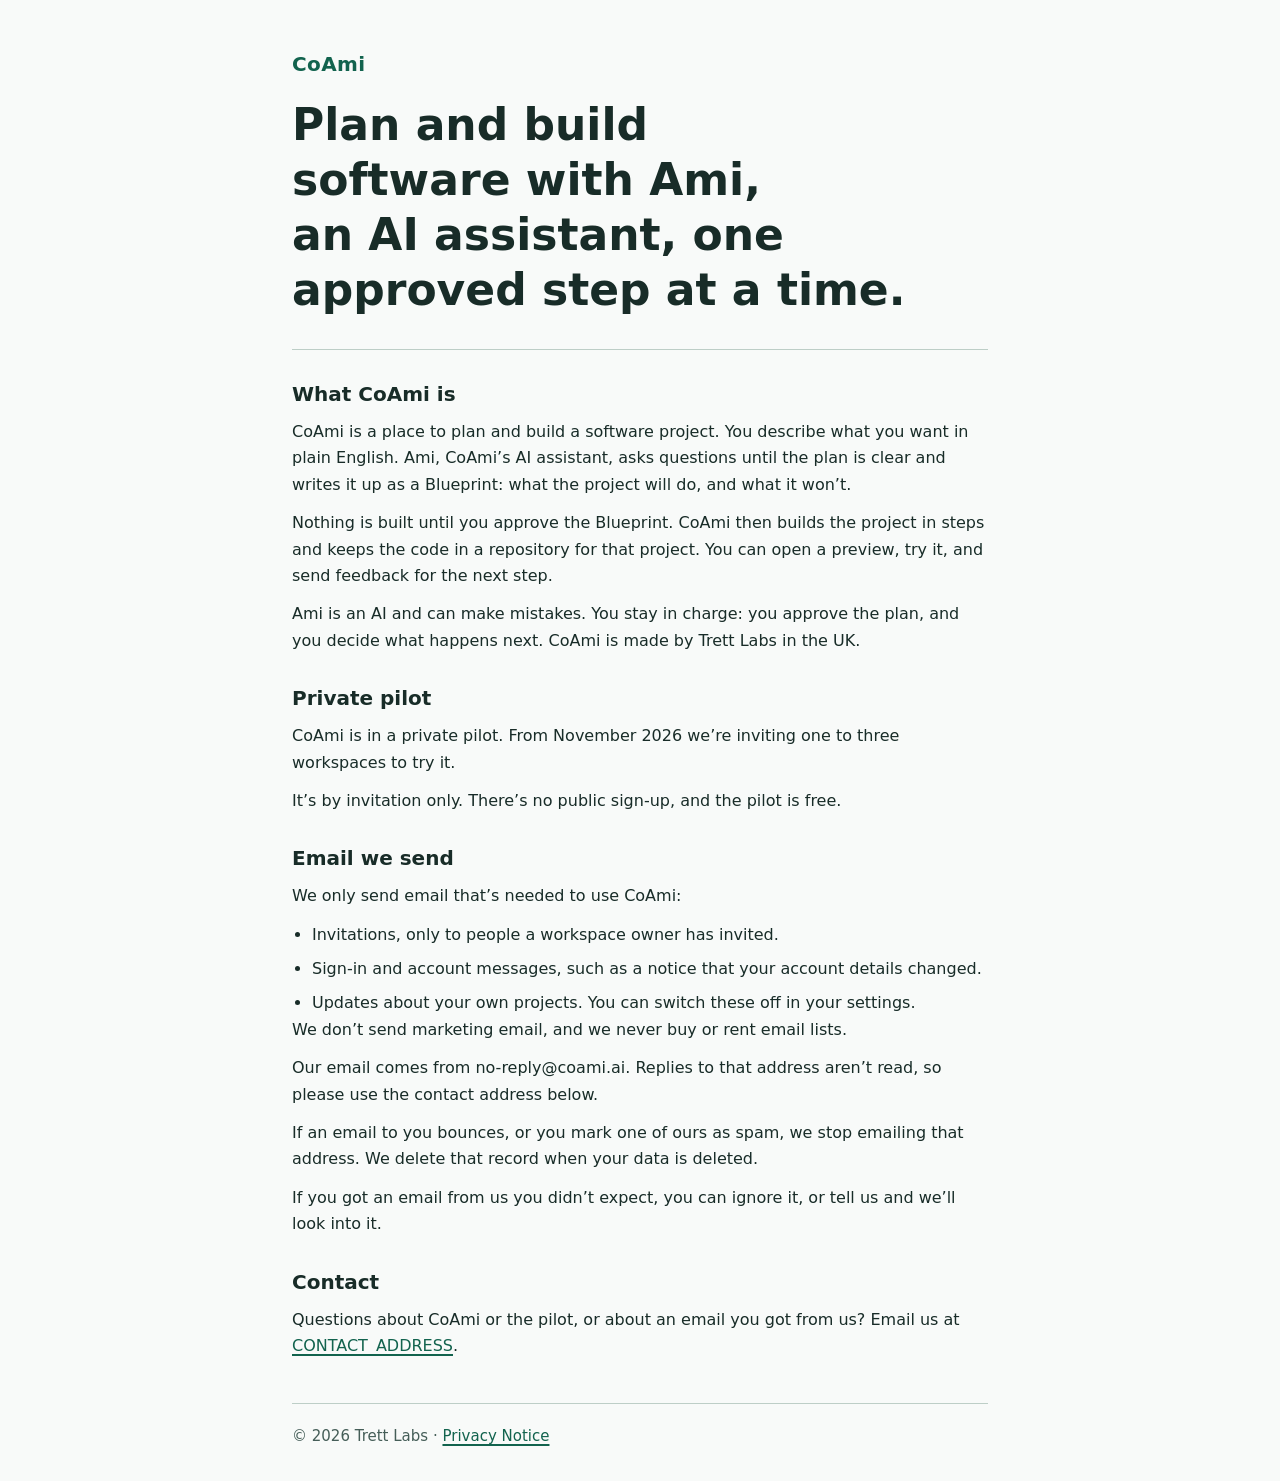
==== index.html @ 173a2197 "coami.ai one-page site: UX copy; privacy notice and contact address pending Static only (no JS, form" ====
<!doctype html>
<html lang="en-GB">
<head>
  <meta charset="utf-8">
  <meta name="viewport" content="width=device-width, initial-scale=1">
  <meta http-equiv="Content-Security-Policy" content="default-src 'none'; style-src 'self'; img-src 'self' data:; base-uri 'none'; form-action 'none'">
  <meta name="referrer" content="no-referrer">
  <title>CoAmi: plan and build software with Ami</title>
  <meta name="description" content="CoAmi helps you plan and build a software project with Ami, an AI assistant. Now in a private, invitation-only pilot.">
  <link rel="stylesheet" href="style.css">
</head>
<body>
  <a class="skip-link" href="#main">Skip to content</a>
  <header class="site-header">
    <p class="wordmark">CoAmi</p>
    <h1>Plan and build software with Ami, an AI assistant, one approved step at a time.</h1>
  </header>
  <main id="main">
    <section aria-labelledby="what-heading">
      <h2 id="what-heading">What CoAmi is</h2>
      <p>CoAmi is a place to plan and build a software project. You describe what you want in plain English. Ami, CoAmi&rsquo;s AI assistant, asks questions until the plan is clear and writes it up as a Blueprint: what the project will do, and what it won&rsquo;t.</p>
      <p>Nothing is built until you approve the Blueprint. CoAmi then builds the project in steps and keeps the code in a repository for that project. You can open a preview, try it, and send feedback for the next step.</p>
      <p>Ami is an AI and can make mistakes. You stay in charge: you approve the plan, and you decide what happens next. CoAmi is made by Trett Labs in the UK.</p>
    </section>
    <section aria-labelledby="pilot-heading">
      <h2 id="pilot-heading">Private pilot</h2>
      <p>CoAmi is in a private pilot. From November 2026 we&rsquo;re inviting one to three workspaces to try it.</p>
      <p>It&rsquo;s by invitation only. There&rsquo;s no public sign-up, and the pilot is free.</p>
    </section>
    <section aria-labelledby="email-heading">
      <h2 id="email-heading">Email we send</h2>
      <p>We only send email that&rsquo;s needed to use CoAmi:</p>
      <ul>
        <li>Invitations, only to people a workspace owner has invited.</li>
        <li>Sign-in and account messages, such as a notice that your account details changed.</li>
        <li>Updates about your own projects. You can switch these off in your settings.</li>
      </ul>
      <p>We don&rsquo;t send marketing email, and we never buy or rent email lists.</p>
      <p>Our email comes from <span class="email-address">no-reply@coami.ai</span>. Replies to that address aren&rsquo;t read, so please use the contact address below.</p>
      <p>If an email to you bounces, or you mark one of ours as spam, we stop emailing that address. We delete that record when your data is deleted.</p>
      <p>If you got an email from us you didn&rsquo;t expect, you can ignore it, or tell us and we&rsquo;ll look into it.</p>
    </section>
    <section aria-labelledby="contact-heading">
      <h2 id="contact-heading">Contact</h2>
      <!-- CONTACT_ADDRESS: Lee picks; replace both occurrences -->
      <p>Questions about CoAmi or the pilot, or about an email you got from us? Email us at <a href="mailto:CONTACT_ADDRESS">CONTACT_ADDRESS</a>.</p>
    </section>
  </main>
  <footer class="site-footer">
    <p>&copy; 2026 Trett Labs &middot; <a href="privacy.html">Privacy Notice</a></p>
  </footer>
</body>
</html>
---- style.css ----
:root {
  color-scheme: light dark;
  --background: #f8faf9;
  --text: #182c28;
  --muted: #455e58;
  --accent: #12634e;
  --border: #bdcec7;
  --focus: #865100;
  font-family: system-ui, -apple-system, BlinkMacSystemFont, "Segoe UI", sans-serif;
  line-height: 1.65;
}

* {
  box-sizing: border-box;
}

body {
  max-width: 46rem;
  margin: 0 auto;
  padding: 0 1.25rem;
  background: var(--background);
  color: var(--text);
  overflow-wrap: anywhere;
}

.site-header {
  padding: 3rem 0 2rem;
  border-bottom: 1px solid var(--border);
}

.wordmark {
  display: inline-block;
  margin: 0 0 1rem;
  color: var(--accent);
  font-size: 1.25rem;
  font-weight: 750;
  letter-spacing: 0.02em;
}

h1, h2 {
  line-height: 1.25;
  text-wrap: balance;
}

h1 {
  max-width: 25ch;
  margin: 0;
  font-size: clamp(1.75rem, 5vw, 2.75rem);
  font-weight: 650;
}

h2 {
  margin: 0 0 0.75rem;
  font-size: 1.25rem;
}

main {
  padding: 2rem 0;
}

section + section {
  margin-top: 2rem;
}

p {
  margin: 0 0 0.75rem;
}

ul {
  margin: 0;
  padding-left: 1.25rem;
}

li + li {
  margin-top: 0.5rem;
}

a {
  color: var(--accent);
  text-underline-offset: 0.2em;
  text-decoration-thickness: 0.1em;
}

a:hover {
  text-decoration-thickness: 0.18em;
}

a:focus-visible {
  outline: 3px solid var(--focus);
  outline-offset: 4px;
  border-radius: 2px;
}

.draft-note, .site-footer {
  color: var(--muted);
}

.site-footer {
  display: flex;
  flex-wrap: wrap;
  gap: 0.75rem 2rem;
  justify-content: space-between;
  padding: 1.25rem 0 2rem;
  border-top: 1px solid var(--border);
  font-size: 0.9375rem;
}

.site-footer p {
  margin: 0;
}

.skip-link {
  position: absolute;
  top: 0.75rem;
  left: 1.25rem;
  padding: 0.5rem 0.75rem;
  background: var(--background);
  transform: translateY(-200%);
}

.skip-link:focus {
  transform: translateY(0);
}

@media (prefers-color-scheme: dark) {
  :root {
    --background: #111d19;
    --text: #edf4f0;
    --muted: #b2c8bd;
    --accent: #8bdfbd;
    --border: #4c6558;
    --focus: #ffd38a;
  }
}
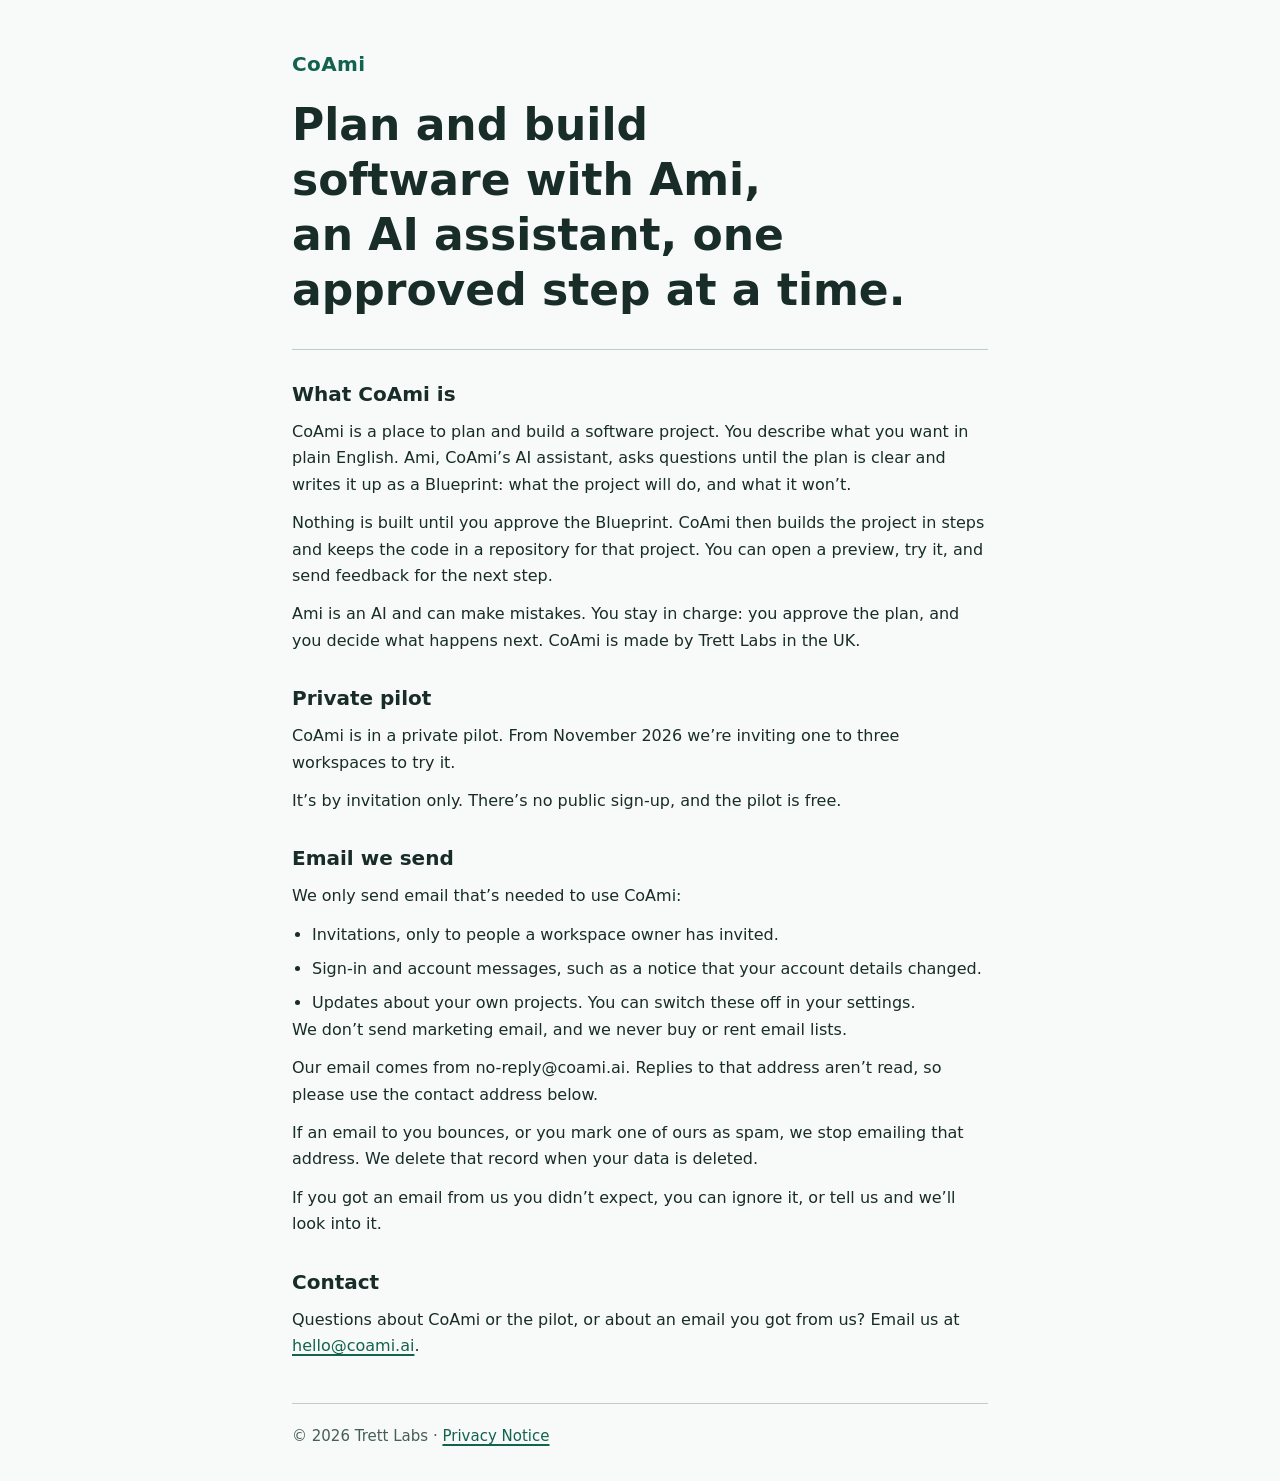
==== commit 325173a6: "coami.ai site: contact hello@coami.ai (Lee, 29 Oct) Co-Authored-By: Claude Opus 5.5 <noreply@anthrop" ====
--- a/index.html
+++ b/index.html
@@ -42,8 +42,7 @@
     </section>
     <section aria-labelledby="contact-heading">
       <h2 id="contact-heading">Contact</h2>
-      <!-- CONTACT_ADDRESS: Lee picks; replace both occurrences -->
-      <p>Questions about CoAmi or the pilot, or about an email you got from us? Email us at <a href="mailto:CONTACT_ADDRESS">CONTACT_ADDRESS</a>.</p>
+      <p>Questions about CoAmi or the pilot, or about an email you got from us? Email us at <a href="mailto:hello@coami.ai">hello@coami.ai</a>.</p>
     </section>
   </main>
   <footer class="site-footer">
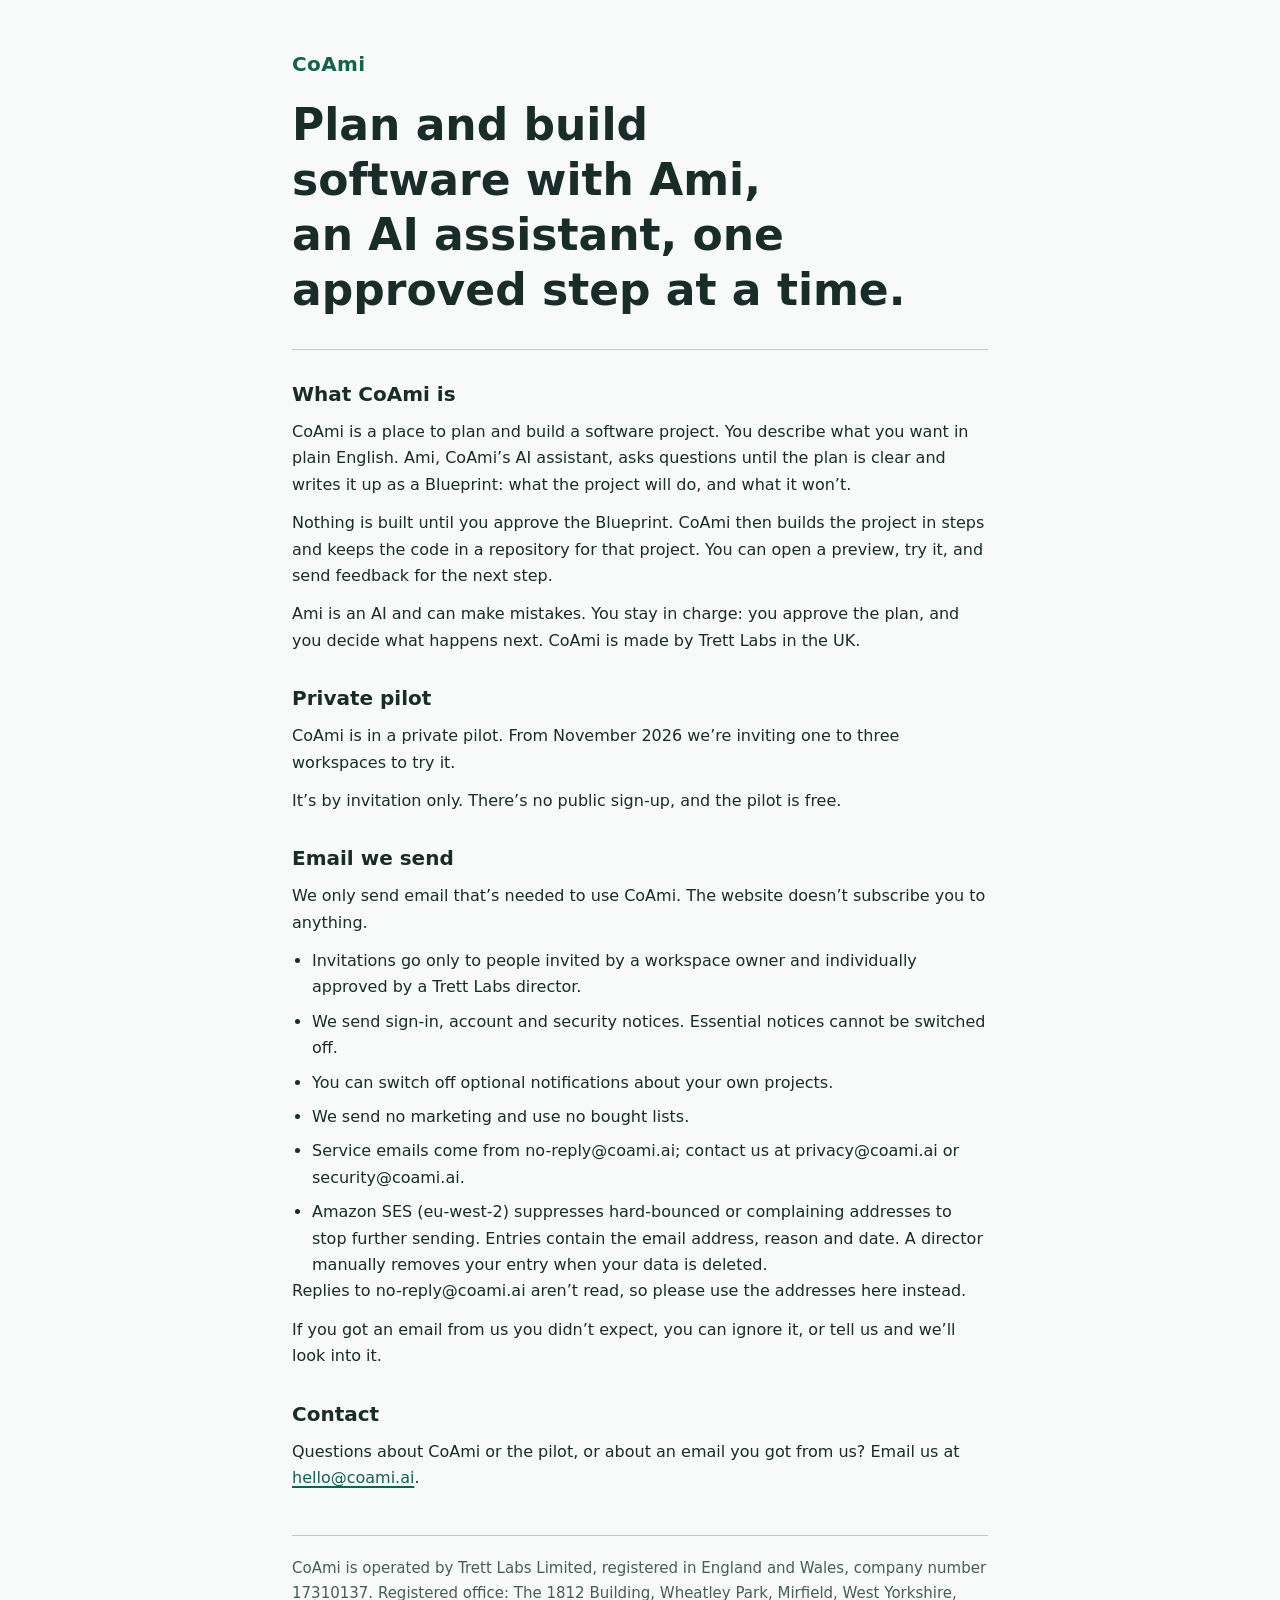
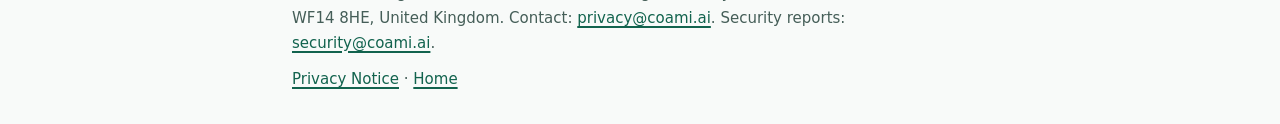
==== commit 464b372b: "coami.ai site: Legal's D26 website privacy notice, email lines and statutory footer privacy.html car" ====
--- a/index.html
+++ b/index.html
@@ -29,15 +29,16 @@
     </section>
     <section aria-labelledby="email-heading">
       <h2 id="email-heading">Email we send</h2>
-      <p>We only send email that&rsquo;s needed to use CoAmi:</p>
+      <p>We only send email that&rsquo;s needed to use CoAmi. The website doesn&rsquo;t subscribe you to anything.</p>
       <ul>
-        <li>Invitations, only to people a workspace owner has invited.</li>
-        <li>Sign-in and account messages, such as a notice that your account details changed.</li>
-        <li>Updates about your own projects. You can switch these off in your settings.</li>
+        <li>Invitations go only to people invited by a workspace owner and individually approved by a Trett Labs director.</li>
+        <li>We send sign-in, account and security notices. Essential notices cannot be switched off.</li>
+        <li>You can switch off optional notifications about your own projects.</li>
+        <li>We send no marketing and use no bought lists.</li>
+        <li>Service emails come from no-reply@coami.ai; contact us at privacy@coami.ai or security@coami.ai.</li>
+        <li>Amazon SES (eu-west-2) suppresses hard-bounced or complaining addresses to stop further sending. Entries contain the email address, reason and date. A director manually removes your entry when your data is deleted.</li>
       </ul>
-      <p>We don&rsquo;t send marketing email, and we never buy or rent email lists.</p>
-      <p>Our email comes from <span class="email-address">no-reply@coami.ai</span>. Replies to that address aren&rsquo;t read, so please use the contact address below.</p>
-      <p>If an email to you bounces, or you mark one of ours as spam, we stop emailing that address. We delete that record when your data is deleted.</p>
+      <p>Replies to <span class="email-address">no-reply@coami.ai</span> aren&rsquo;t read, so please use the addresses here instead.</p>
       <p>If you got an email from us you didn&rsquo;t expect, you can ignore it, or tell us and we&rsquo;ll look into it.</p>
     </section>
     <section aria-labelledby="contact-heading">
@@ -46,7 +47,8 @@
     </section>
   </main>
   <footer class="site-footer">
-    <p>&copy; 2026 Trett Labs &middot; <a href="privacy.html">Privacy Notice</a></p>
+    <p>CoAmi is operated by Trett Labs Limited, registered in England and Wales, company number 17310137. Registered office: The 1812 Building, Wheatley Park, Mirfield, West Yorkshire, WF14 8HE, United Kingdom. Contact: <a href="mailto:privacy@coami.ai">privacy@coami.ai</a>. Security reports: <a href="mailto:security@coami.ai">security@coami.ai</a>.</p>
+    <p><a href="privacy.html">Privacy Notice</a> &middot; <a href="index.html">Home</a></p>
   </footer>
 </body>
 </html>
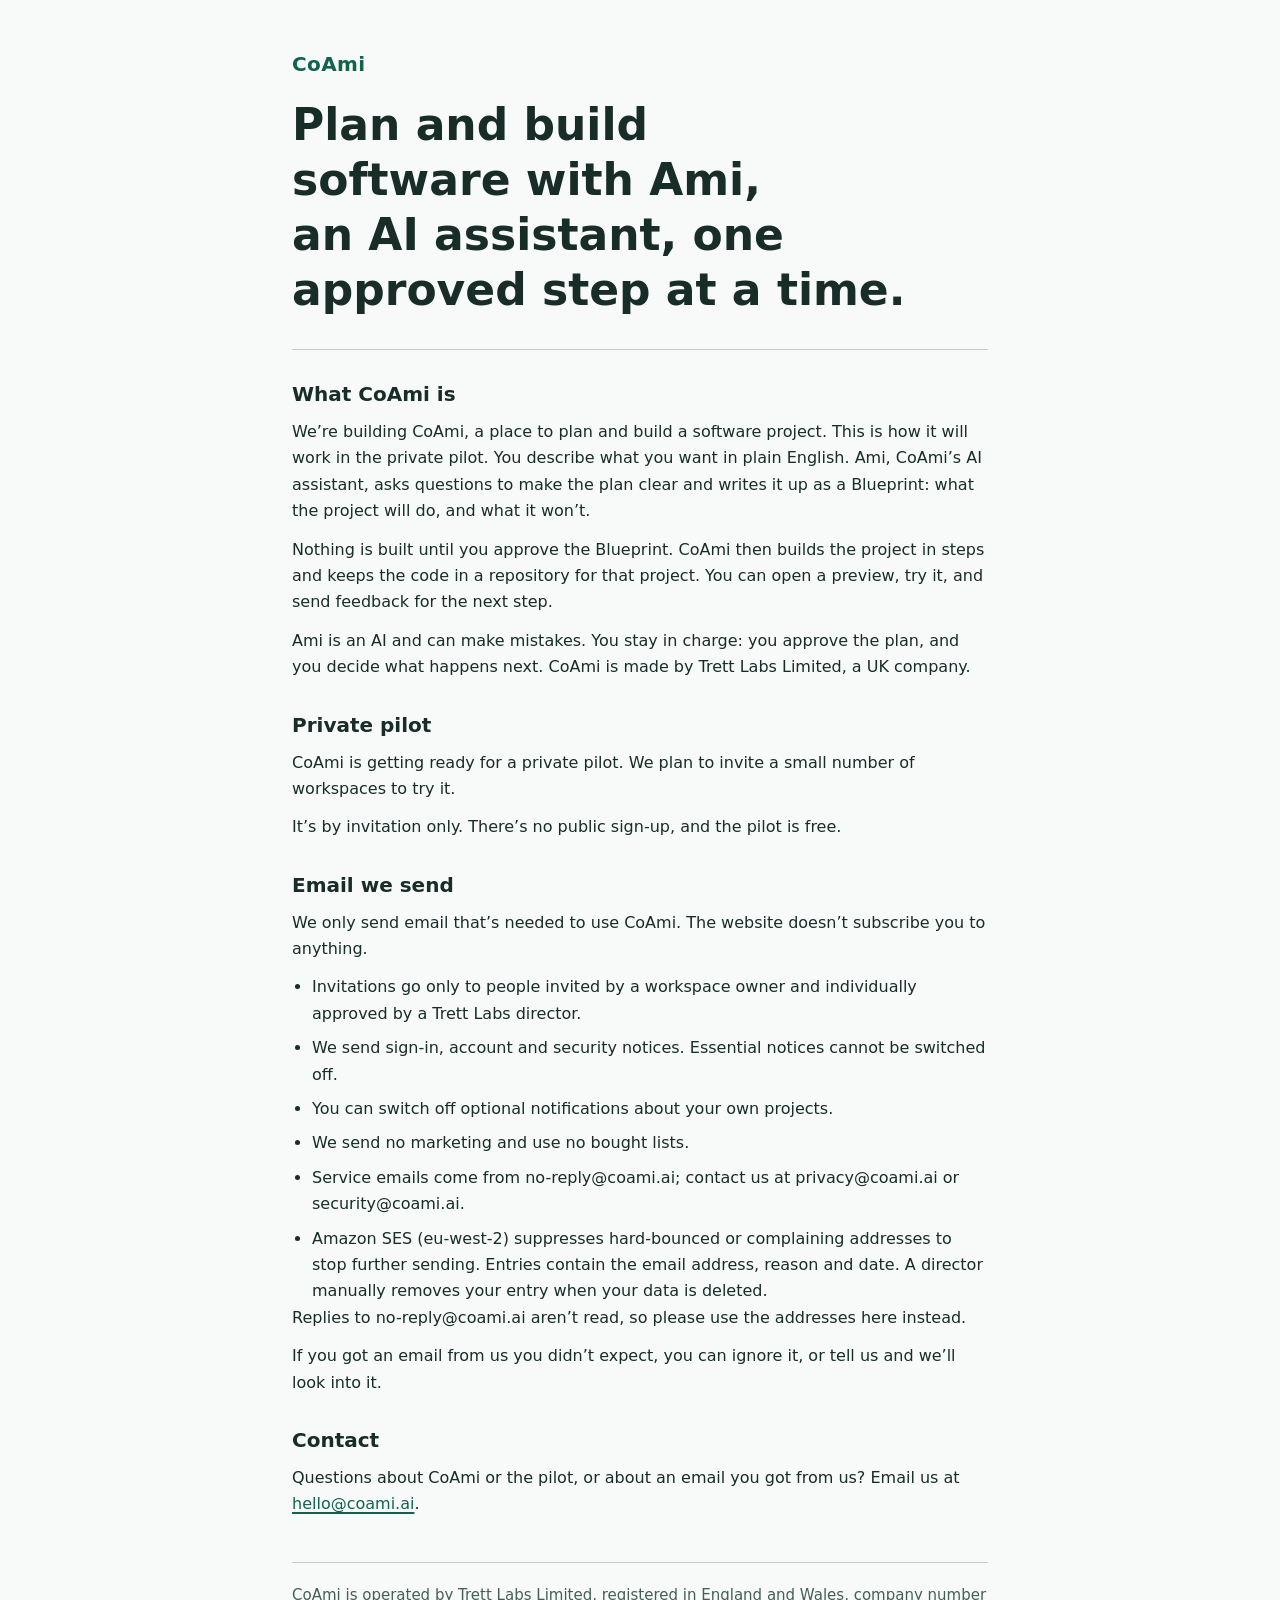
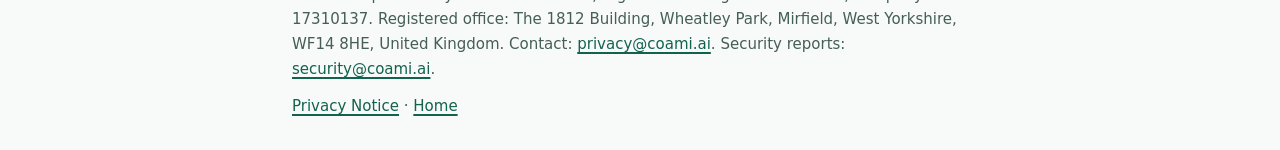
==== commit bb9eff89: "Home: remove present-tense and dated pilot claims (Legal, 1 Nov) Legal-cleared wording (legal/review" ====
--- a/index.html
+++ b/index.html
@@ -6,7 +6,7 @@
   <meta http-equiv="Content-Security-Policy" content="default-src 'none'; style-src 'self'; img-src 'self' data:; base-uri 'none'; form-action 'none'">
   <meta name="referrer" content="no-referrer">
   <title>CoAmi: plan and build software with Ami</title>
-  <meta name="description" content="CoAmi helps you plan and build a software project with Ami, an AI assistant. Now in a private, invitation-only pilot.">
+  <meta name="description" content="We&rsquo;re building CoAmi, where you plan and build a software project with Ami, an AI assistant. A private, invitation-only pilot is coming soon.">
   <link rel="stylesheet" href="style.css">
 </head>
 <body>
@@ -18,13 +18,13 @@
   <main id="main">
     <section aria-labelledby="what-heading">
       <h2 id="what-heading">What CoAmi is</h2>
-      <p>CoAmi is a place to plan and build a software project. You describe what you want in plain English. Ami, CoAmi&rsquo;s AI assistant, asks questions until the plan is clear and writes it up as a Blueprint: what the project will do, and what it won&rsquo;t.</p>
+      <p>We&rsquo;re building CoAmi, a place to plan and build a software project. This is how it will work in the private pilot. You describe what you want in plain English. Ami, CoAmi&rsquo;s AI assistant, asks questions to make the plan clear and writes it up as a Blueprint: what the project will do, and what it won&rsquo;t.</p>
       <p>Nothing is built until you approve the Blueprint. CoAmi then builds the project in steps and keeps the code in a repository for that project. You can open a preview, try it, and send feedback for the next step.</p>
-      <p>Ami is an AI and can make mistakes. You stay in charge: you approve the plan, and you decide what happens next. CoAmi is made by Trett Labs in the UK.</p>
+      <p>Ami is an AI and can make mistakes. You stay in charge: you approve the plan, and you decide what happens next. CoAmi is made by Trett Labs Limited, a UK company.</p>
     </section>
     <section aria-labelledby="pilot-heading">
       <h2 id="pilot-heading">Private pilot</h2>
-      <p>CoAmi is in a private pilot. From November 2026 we&rsquo;re inviting one to three workspaces to try it.</p>
+      <p>CoAmi is getting ready for a private pilot. We plan to invite a small number of workspaces to try it.</p>
       <p>It&rsquo;s by invitation only. There&rsquo;s no public sign-up, and the pilot is free.</p>
     </section>
     <section aria-labelledby="email-heading">
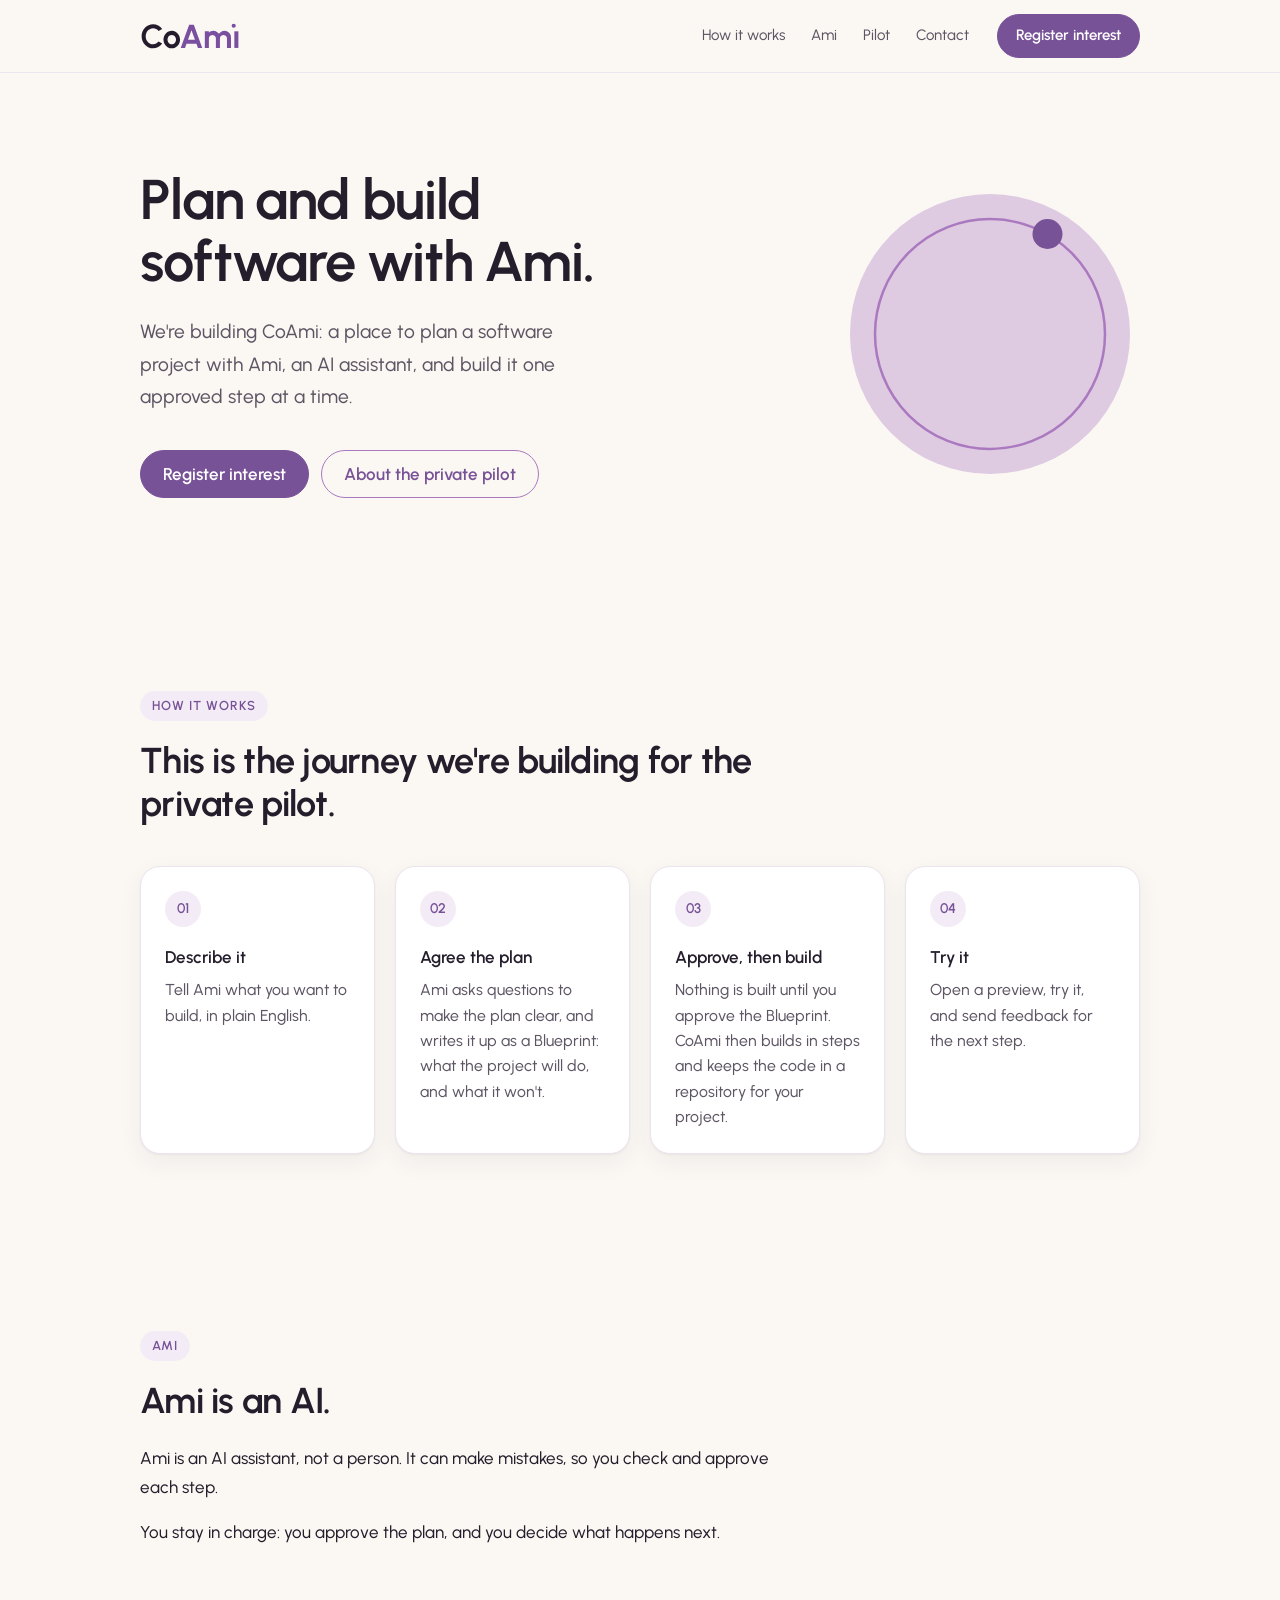
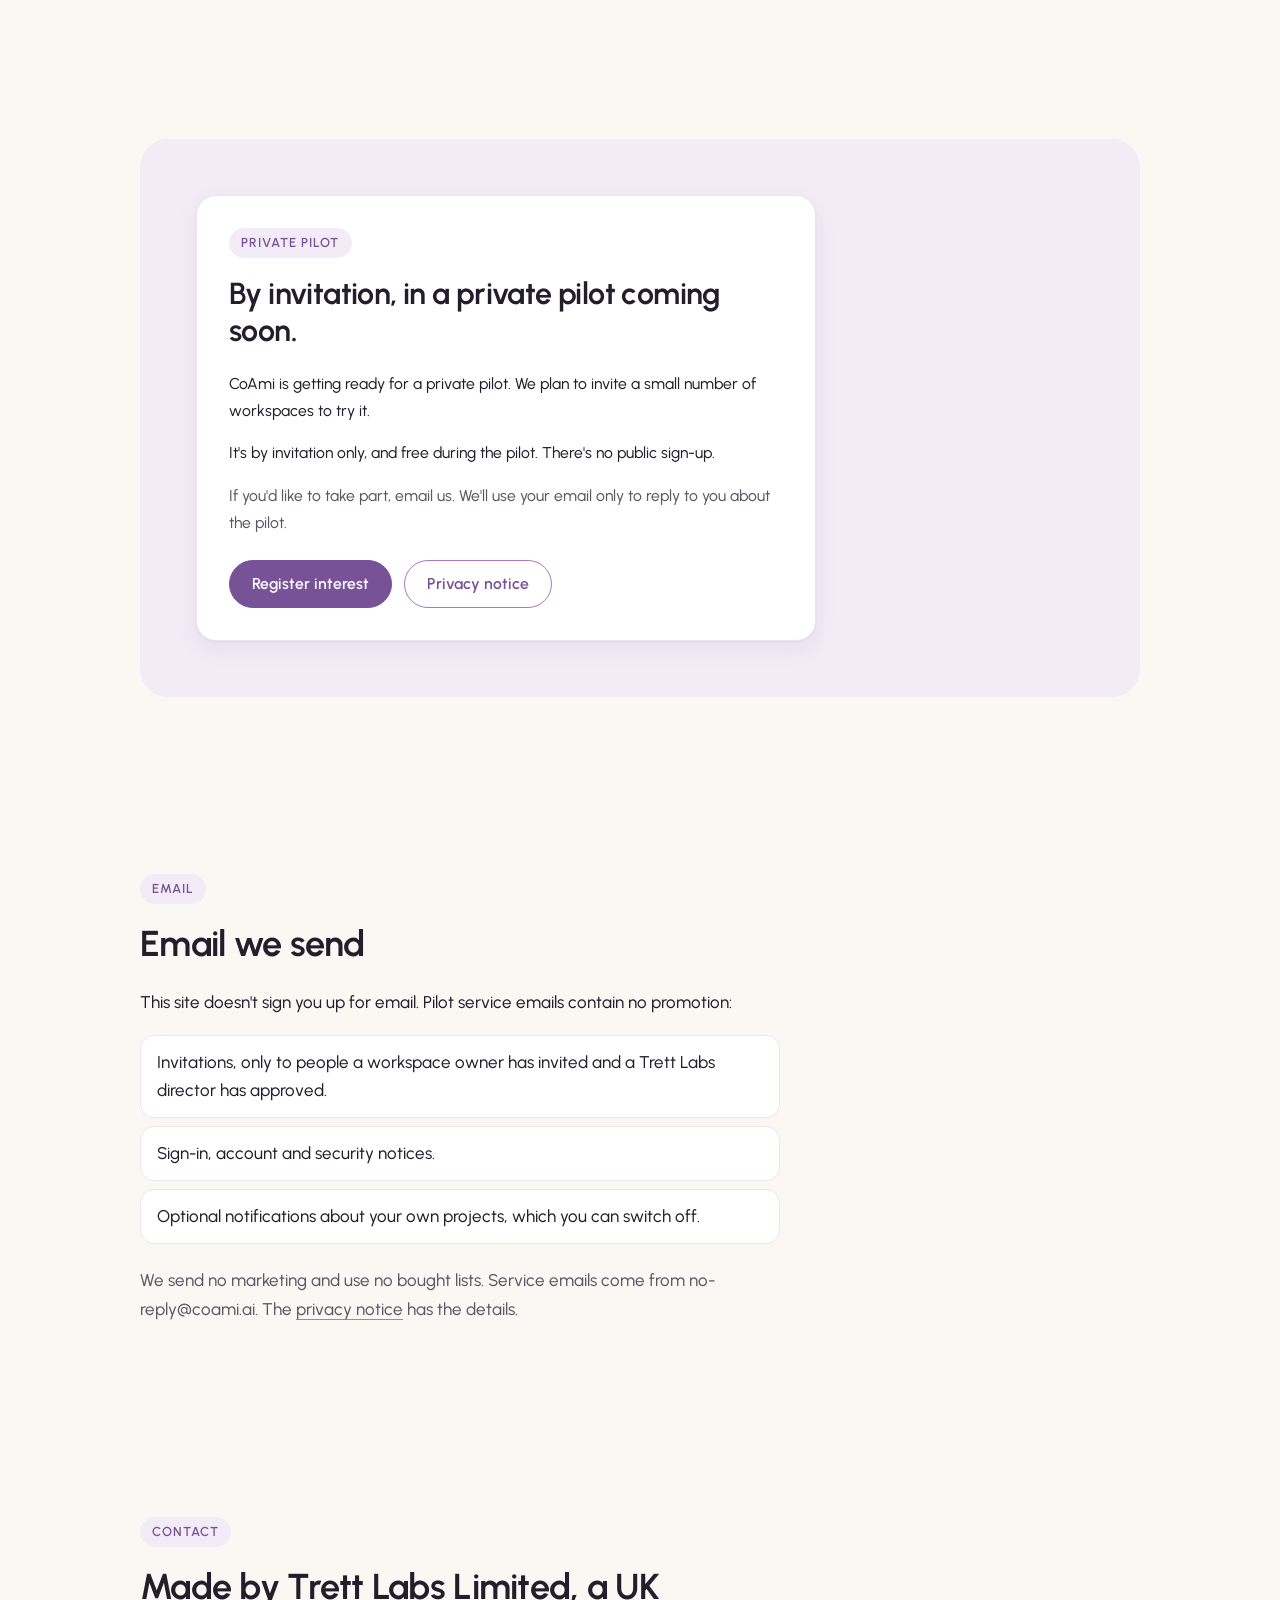
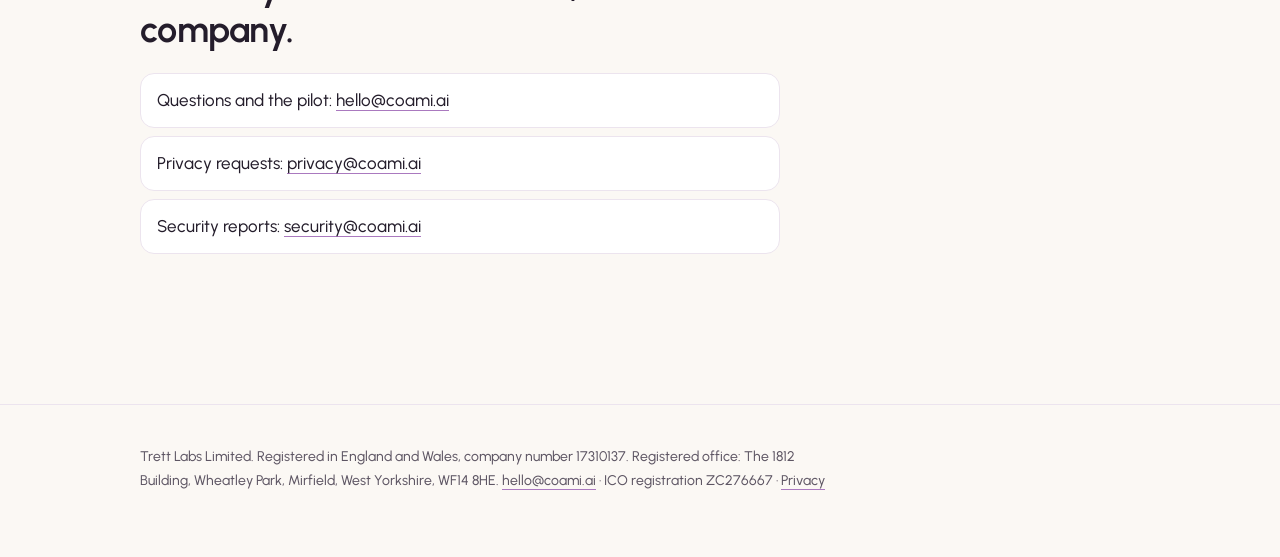
==== commit 5f031277: "P1 pages: Home, Privacy, 404 restyle, logo, favicons and site checks UX v4 restyle in Urbanist, D1 l" ====
--- a/index.html
+++ b/index.html
@@ -1,54 +1,86 @@
 <!doctype html>
 <html lang="en-GB">
 <head>
-  <meta charset="utf-8">
-  <meta name="viewport" content="width=device-width, initial-scale=1">
-  <meta http-equiv="Content-Security-Policy" content="default-src 'none'; style-src 'self'; img-src 'self' data:; base-uri 'none'; form-action 'none'">
-  <meta name="referrer" content="no-referrer">
-  <title>CoAmi: plan and build software with Ami</title>
-  <meta name="description" content="We&rsquo;re building CoAmi, where you plan and build a software project with Ami, an AI assistant. A private, invitation-only pilot is coming soon.">
-  <link rel="stylesheet" href="style.css">
+<meta charset="utf-8">
+<meta name="viewport" content="width=device-width, initial-scale=1">
+<meta http-equiv="Content-Security-Policy" content="default-src 'self'; img-src 'self' data:; style-src 'self'; font-src 'self'; script-src 'none'; object-src 'none'; base-uri 'none'; form-action 'none'">
+<meta name="referrer" content="no-referrer">
+<title>CoAmi: plan and build software with Ami</title>
+<meta name="description" content="We're building CoAmi, where you plan and build a software project with Ami, an AI assistant. A private, invitation-only pilot is coming soon.">
+<link rel="icon" href="favicon.ico" sizes="48x48">
+<link rel="icon" href="coami-icon.svg" type="image/svg+xml">
+<link rel="apple-touch-icon" href="apple-touch-icon.png">
+<link rel="stylesheet" href="style.css">
 </head>
 <body>
-  <a class="skip-link" href="#main">Skip to content</a>
-  <header class="site-header">
-    <p class="wordmark">CoAmi</p>
-    <h1>Plan and build software with Ami, an AI assistant, one approved step at a time.</h1>
-  </header>
-  <main id="main">
-    <section aria-labelledby="what-heading">
-      <h2 id="what-heading">What CoAmi is</h2>
-      <p>We&rsquo;re building CoAmi, a place to plan and build a software project. This is how it will work in the private pilot. You describe what you want in plain English. Ami, CoAmi&rsquo;s AI assistant, asks questions to make the plan clear and writes it up as a Blueprint: what the project will do, and what it won&rsquo;t.</p>
-      <p>Nothing is built until you approve the Blueprint. CoAmi then builds the project in steps and keeps the code in a repository for that project. You can open a preview, try it, and send feedback for the next step.</p>
-      <p>Ami is an AI and can make mistakes. You stay in charge: you approve the plan, and you decide what happens next. CoAmi is made by Trett Labs Limited, a UK company.</p>
-    </section>
-    <section aria-labelledby="pilot-heading">
-      <h2 id="pilot-heading">Private pilot</h2>
-      <p>CoAmi is getting ready for a private pilot. We plan to invite a small number of workspaces to try it.</p>
-      <p>It&rsquo;s by invitation only. There&rsquo;s no public sign-up, and the pilot is free.</p>
-    </section>
-    <section aria-labelledby="email-heading">
-      <h2 id="email-heading">Email we send</h2>
-      <p>We only send email that&rsquo;s needed to use CoAmi. The website doesn&rsquo;t subscribe you to anything.</p>
-      <ul>
-        <li>Invitations go only to people invited by a workspace owner and individually approved by a Trett Labs director.</li>
-        <li>We send sign-in, account and security notices. Essential notices cannot be switched off.</li>
-        <li>You can switch off optional notifications about your own projects.</li>
-        <li>We send no marketing and use no bought lists.</li>
-        <li>Service emails come from no-reply@coami.ai; contact us at privacy@coami.ai or security@coami.ai.</li>
-        <li>Amazon SES (eu-west-2) suppresses hard-bounced or complaining addresses to stop further sending. Entries contain the email address, reason and date. A director manually removes your entry when your data is deleted.</li>
-      </ul>
-      <p>Replies to <span class="email-address">no-reply@coami.ai</span> aren&rsquo;t read, so please use the addresses here instead.</p>
-      <p>If you got an email from us you didn&rsquo;t expect, you can ignore it, or tell us and we&rsquo;ll look into it.</p>
-    </section>
-    <section aria-labelledby="contact-heading">
-      <h2 id="contact-heading">Contact</h2>
-      <p>Questions about CoAmi or the pilot, or about an email you got from us? Email us at <a href="mailto:hello@coami.ai">hello@coami.ai</a>.</p>
-    </section>
-  </main>
-  <footer class="site-footer">
-    <p>CoAmi is operated by Trett Labs Limited, registered in England and Wales, company number 17310137. Registered office: The 1812 Building, Wheatley Park, Mirfield, West Yorkshire, WF14 8HE, United Kingdom. Contact: <a href="mailto:privacy@coami.ai">privacy@coami.ai</a>. Security reports: <a href="mailto:security@coami.ai">security@coami.ai</a>.</p>
-    <p><a href="privacy.html">Privacy Notice</a> &middot; <a href="index.html">Home</a></p>
-  </footer>
+<a class="skip" href="#main">Skip to content</a>
+<header class="site"><div class="bar">
+<a class="brand" href="index.html" aria-label="CoAmi home"><img class="brand-light" src="img/coami-logo.svg" alt="CoAmi"><img class="brand-dark" src="img/coami-logo-light-on-dark.svg" alt="CoAmi"></a>
+<nav aria-label="Main"><a href="index.html#how">How it works</a><a href="index.html#ami">Ami</a><a href="index.html#pilot">Pilot</a><a href="index.html#contact">Contact</a></nav>
+<a class="btn sm" href="mailto:hello@coami.ai?subject=CoAmi%20pilot">Register interest</a>
+</div></header>
+<main id="main">
+<div class="hero"><div class="wrap">
+<svg class="enso" viewBox="0 0 240 240" aria-hidden="true" focusable="false"><circle class="halo" cx="120" cy="120" r="112"/><circle class="ring" cx="120" cy="120" r="92"/><circle class="seed" cx="166" cy="40" r="12"/></svg>
+<div class="lead">
+<h1>Plan and build software with Ami.</h1>
+<p>We're building CoAmi: a place to plan a software project with Ami, an AI assistant, and build it one approved step at a time.</p>
+<div class="actions"><a class="btn" href="mailto:hello@coami.ai?subject=CoAmi%20pilot">Register interest</a><a class="btn line" href="#pilot">About the private pilot</a></div>
+</div>
+</div></div>
+
+<section id="how" aria-labelledby="how-h"><div class="wrap">
+<p class="label">How it works</p>
+<h2 id="how-h" class="col">This is the journey we're building for the private pilot.</h2>
+<ol class="steps">
+<li><span class="n">01</span><h3>Describe it</h3><p>Tell Ami what you want to build, in plain English.</p></li>
+<li><span class="n">02</span><h3>Agree the plan</h3><p>Ami asks questions to make the plan clear, and writes it up as a Blueprint: what the project will do, and what it won't.</p></li>
+<li><span class="n">03</span><h3>Approve, then build</h3><p>Nothing is built until you approve the Blueprint. CoAmi then builds in steps and keeps the code in a repository for your project.</p></li>
+<li><span class="n">04</span><h3>Try it</h3><p>Open a preview, try it, and send feedback for the next step.</p></li>
+</ol>
+</div></section>
+
+<section id="ami" aria-labelledby="ami-h"><div class="wrap col">
+<p class="label">Ami</p>
+<h2 id="ami-h">Ami is an AI.</h2>
+<p>Ami is an AI assistant, not a person. It can make mistakes, so you check and approve each step.</p>
+<p>You stay in charge: you approve the plan, and you decide what happens next.</p>
+</div></section>
+
+<section id="pilot" aria-labelledby="pilot-h"><div class="wrap"><div class="panel"><div class="note">
+<p class="label">Private pilot</p>
+<h2 id="pilot-h">By invitation, in a private pilot coming soon.</h2>
+<p>CoAmi is getting ready for a private pilot. We plan to invite a small number of workspaces to try it.</p>
+<p>It's by invitation only, and free during the pilot. There's no public sign-up.</p>
+<p class="muted">If you'd like to take part, email us. We'll use your email only to reply to you about the pilot.</p>
+<p class="cta"><a class="btn" href="mailto:hello@coami.ai?subject=CoAmi%20pilot">Register interest</a><a class="btn line" href="privacy.html">Privacy notice</a></p>
+</div></div></div></section>
+
+<section aria-labelledby="email-h"><div class="wrap col">
+<p class="label">Email</p>
+<h2 id="email-h">Email we send</h2>
+<p>This site doesn't sign you up for email. Pilot service emails contain no promotion:</p>
+<ul class="plain">
+<li>Invitations, only to people a workspace owner has invited and a Trett Labs director has approved.</li>
+<li>Sign-in, account and security notices.</li>
+<li>Optional notifications about your own projects, which you can switch off.</li>
+</ul>
+<p class="muted">We send no marketing and use no bought lists. Service emails come from no-reply@coami.ai. The <a href="privacy.html">privacy notice</a> has the details.</p>
+</div></section>
+
+<section id="contact" aria-labelledby="contact-h"><div class="wrap col">
+<p class="label">Contact</p>
+<h2 id="contact-h">Made by Trett Labs Limited, a UK company.</h2>
+<ul class="plain">
+<li>Questions and the pilot: <a href="mailto:hello@coami.ai">hello@coami.ai</a></li>
+<li>Privacy requests: <a href="mailto:privacy@coami.ai">privacy@coami.ai</a></li>
+<li>Security reports: <a href="mailto:security@coami.ai">security@coami.ai</a></li>
+</ul>
+</div></section>
+
+</main>
+<footer class="site"><div class="wrap">
+<p>Trett Labs Limited. Registered in England and Wales, company number 17310137. Registered office: The 1812 Building, Wheatley Park, Mirfield, West Yorkshire, WF14 8HE. <a href="mailto:hello@coami.ai">hello@coami.ai</a> · ICO registration ZC276667 · <a href="privacy.html">Privacy</a></p>
+</div></footer>
 </body>
 </html>
--- a/style.css
+++ b/style.css
@@ -1,134 +1,100 @@
-:root {
-  color-scheme: light dark;
-  --background: #f8faf9;
-  --text: #182c28;
-  --muted: #455e58;
-  --accent: #12634e;
-  --border: #bdcec7;
-  --focus: #865100;
-  font-family: system-ui, -apple-system, BlinkMacSystemFont, "Segoe UI", sans-serif;
-  line-height: 1.65;
+/* CoAmi website mock v4 (UX, 1 Nov 2026): warm and friendly, CoAmi purple prominent,
+   still calm Scandi/Japanese. Own font, self-hosted: Urbanist (variable 100–900, SIL OFL 1.1) for headings and text. Nothing third-party, no JS. */
+@font-face{font-family:"Urbanist";src:url(fonts/urbanist-latin-var.woff2) format("woff2");font-weight:100 900;font-display:swap}
+:root{
+  --bg:#fbf8f4;--card:#ffffff;--fg:#241d2b;--muted:#5d5563;--line:#ece4ee;
+  --brand:#aa79bf;--ink:#785297;--wash:#f3ecf7;--mark:#e3cdef;--dot:#291f33;
+  --btn:#785297;--btn-fg:#ffffff;--glow:rgba(170,121,191,.36);--shadow:0 1px 2px rgba(41,31,51,.05),0 8px 24px rgba(41,31,51,.06);
+  --serif:"Urbanist",ui-sans-serif,-apple-system,system-ui,"Segoe UI",Helvetica,Arial,sans-serif;
+  --sans:"Urbanist",ui-sans-serif,-apple-system,system-ui,"Segoe UI",Helvetica,Arial,sans-serif;
+  color-scheme:light dark}
+@media (prefers-color-scheme:dark){:root{
+  --bg:#141216;--card:#1d1a22;--fg:#efeaf2;--muted:#b0a7b6;--line:#2e2834;
+  --ink:#c7a6d9;--wash:#241d2b;--mark:#4a3558;--btn:#aa79bf;--btn-fg:#141216;--glow:rgba(170,121,191,.22);
+  --shadow:0 1px 2px rgba(0,0,0,.3),0 8px 24px rgba(0,0,0,.25)}}
+*{box-sizing:border-box}
+html{-webkit-text-size-adjust:100%;scroll-padding-top:96px}
+body{margin:0;background:var(--bg);color:var(--fg);font:450 1.0625rem/1.7 var(--sans)}
+a{color:inherit;text-decoration-color:var(--brand);text-decoration-thickness:1px;text-underline-offset:.25em}
+a:hover{color:var(--ink)}
+a:focus-visible{outline:2px solid var(--ink);outline-offset:3px;border-radius:6px}
+.skip{position:absolute;left:-999px;top:12px;background:var(--card);padding:8px 12px;z-index:3}
+.skip:focus{left:20px}
+.wrap{max-width:1040px;margin:0 auto;padding:0 20px}
+.col{max-width:640px}
+h1,h2,.legal h1{font-family:"Urbanist",ui-sans-serif,-apple-system,system-ui,"Segoe UI",Helvetica,Arial,sans-serif;font-weight:650;letter-spacing:-.02em}
+
+/* Header: full-width sticky bar, logo left, links and button right */
+header.site{position:sticky;top:0;z-index:2;background:color-mix(in srgb,var(--bg) 88%,transparent);border-bottom:1px solid var(--line)}
+.bar{max-width:1040px;margin:0 auto;display:flex;align-items:center;gap:8px;padding:10px 20px;min-height:72px}
+.brand{display:inline-flex;align-items:center;min-height:44px;margin-right:auto;text-decoration:none;font:600 1.625rem/1 var(--sans);letter-spacing:0;color:var(--fg)}
+.brand:hover{color:var(--fg)}
+.brand img{display:block;height:48px;width:auto;margin-left:calc(-0.215 * 48px)}
+.brand .brand-dark{display:none}
+@media (prefers-color-scheme:dark){.brand .brand-light{display:none}.brand .brand-dark{display:block}}
+header nav{display:flex;gap:2px}
+header nav a{display:inline-flex;align-items:center;min-height:44px;padding:0 12px;border-radius:10px;color:var(--muted);text-decoration:none;font-size:.9375rem}
+header nav a:hover{color:var(--fg);background:var(--wash)}
+
+/* Buttons: one filled, one outlined */
+.btn{display:inline-flex;align-items:center;min-height:48px;padding:0 22px;border-radius:999px;background:var(--btn);color:var(--btn-fg);border:1.5px solid var(--btn);font-weight:600;text-decoration:none}
+.btn:hover{color:var(--btn-fg);filter:brightness(1.08)}
+.btn.line{background:transparent;color:var(--ink);border-color:var(--brand)}
+.btn.line:hover{color:var(--ink);background:var(--wash);filter:none}
+.btn.sm{min-height:44px;padding:0 18px;font-size:.9375rem;margin-left:8px}
+
+/* Hero: text left, the CoAmi ring and dot right in a soft purple light */
+.hero{padding:96px 0 104px}
+.hero .wrap{display:grid;grid-template-columns:1fr 300px;gap:48px;align-items:center}
+.hero .lead{grid-column:1;grid-row:1}
+.enso{grid-column:2;grid-row:1;width:300px;height:300px;justify-self:end}
+.enso .halo{fill:var(--glow)}
+.enso .ring{fill:none;stroke:var(--brand);stroke-width:2}
+.enso .seed{fill:var(--ink)}
+.hero h1{font-size:clamp(2.25rem,5.4vw,3.5rem);line-height:1.1;margin:0 0 24px;max-width:15ch}
+.hero p{font-size:clamp(1.0625rem,2vw,1.2rem);color:var(--muted);margin:0 0 36px;max-width:38ch}
+.actions{display:flex;flex-wrap:wrap;gap:12px;align-items:center}
+
+/* Sections */
+section{padding:88px 0}
+.label{display:inline-block;font-size:.8125rem;font-weight:600;letter-spacing:.08em;text-transform:uppercase;color:var(--ink);background:var(--wash);border-radius:999px;padding:4px 12px;margin:0 0 18px}
+h2{font-size:clamp(1.75rem,3.4vw,2.25rem);line-height:1.2;margin:0 0 22px}
+p{margin:0 0 16px}
+.muted{color:var(--muted)}
+.steps{list-style:none;margin:40px 0 0;padding:0;display:grid;grid-template-columns:repeat(4,1fr);gap:20px}
+.steps li{background:var(--card);border:1px solid var(--line);border-radius:20px;padding:24px;box-shadow:var(--shadow)}
+.steps .n{display:inline-grid;place-items:center;width:36px;height:36px;border-radius:50%;background:var(--wash);color:var(--ink);font-weight:600;font-size:.875rem;margin-bottom:16px}
+.steps h3{font-size:1.0625rem;font-weight:600;margin:0 0 6px}
+.steps p{color:var(--muted);font-size:.9875rem;line-height:1.6;margin:0}
+.panel{background:var(--wash);border-radius:28px;padding:56px}
+.note{max-width:620px;background:var(--card);border:1px solid var(--line);border-radius:20px;padding:32px;box-shadow:var(--shadow);font-size:.98rem}
+.note h2{font-size:clamp(1.5rem,3vw,1.9rem)}
+.cta{margin:24px 0 0;display:flex;flex-wrap:wrap;gap:12px}
+ul.plain{list-style:none;padding:0;margin:18px 0 22px}
+ul.plain li{padding:12px 16px;margin:0 0 8px;background:var(--card);border:1px solid var(--line);border-radius:14px}
+.wrap.col{max-width:1040px}
+.wrap.col>*{max-width:640px}
+
+/* Footer */
+footer.site{margin-top:40px;border-top:1px solid var(--line);padding:40px 0 64px;font-size:.875rem;line-height:1.7;color:var(--muted)}
+footer.site p{max-width:700px;margin:0}
+
+/* Privacy and 404 */
+.legal{padding:72px 0 104px}
+.wrap.legal{padding:72px 20px 104px}
+.legal h1{font-size:clamp(2rem,4.4vw,2.75rem);line-height:1.15;margin:0 0 10px}
+.legal h2{font-size:1.4rem;margin:48px 0 12px}
+.legal .meta{color:var(--muted);margin:0 0 36px;font-size:.9375rem}
+.legal ul.plain li{background:none;border:0;border-radius:0;padding:4px 0 4px 1.1em;margin:0;position:relative}
+.legal ul.plain li::before{content:"";position:absolute;left:0;top:.85em;width:6px;height:6px;border-radius:50%;background:var(--brand)}
+
+@media (max-width:900px){.steps{grid-template-columns:1fr 1fr}header nav{display:none}.hero .wrap{grid-template-columns:1fr}.enso{display:none}}
+@media (max-width:560px){
+  .steps{grid-template-columns:1fr}
+  .hero{padding:72px 0 72px}
+  section{padding:64px 0}
+  .panel{padding:14px;border-radius:22px}
+  .note{padding:24px 20px}
+  .bar{padding:8px 16px;min-height:64px}
+  .btn.sm{padding:0 14px;font-size:.875rem}
 }
-
-* {
-  box-sizing: border-box;
-}
-
-body {
-  max-width: 46rem;
-  margin: 0 auto;
-  padding: 0 1.25rem;
-  background: var(--background);
-  color: var(--text);
-  overflow-wrap: anywhere;
-}
-
-.site-header {
-  padding: 3rem 0 2rem;
-  border-bottom: 1px solid var(--border);
-}
-
-.wordmark {
-  display: inline-block;
-  margin: 0 0 1rem;
-  color: var(--accent);
-  font-size: 1.25rem;
-  font-weight: 750;
-  letter-spacing: 0.02em;
-}
-
-h1, h2 {
-  line-height: 1.25;
-  text-wrap: balance;
-}
-
-h1 {
-  max-width: 25ch;
-  margin: 0;
-  font-size: clamp(1.75rem, 5vw, 2.75rem);
-  font-weight: 650;
-}
-
-h2 {
-  margin: 0 0 0.75rem;
-  font-size: 1.25rem;
-}
-
-main {
-  padding: 2rem 0;
-}
-
-section + section {
-  margin-top: 2rem;
-}
-
-p {
-  margin: 0 0 0.75rem;
-}
-
-ul {
-  margin: 0;
-  padding-left: 1.25rem;
-}
-
-li + li {
-  margin-top: 0.5rem;
-}
-
-a {
-  color: var(--accent);
-  text-underline-offset: 0.2em;
-  text-decoration-thickness: 0.1em;
-}
-
-a:hover {
-  text-decoration-thickness: 0.18em;
-}
-
-a:focus-visible {
-  outline: 3px solid var(--focus);
-  outline-offset: 4px;
-  border-radius: 2px;
-}
-
-.draft-note, .site-footer {
-  color: var(--muted);
-}
-
-.site-footer {
-  display: flex;
-  flex-wrap: wrap;
-  gap: 0.75rem 2rem;
-  justify-content: space-between;
-  padding: 1.25rem 0 2rem;
-  border-top: 1px solid var(--border);
-  font-size: 0.9375rem;
-}
-
-.site-footer p {
-  margin: 0;
-}
-
-.skip-link {
-  position: absolute;
-  top: 0.75rem;
-  left: 1.25rem;
-  padding: 0.5rem 0.75rem;
-  background: var(--background);
-  transform: translateY(-200%);
-}
-
-.skip-link:focus {
-  transform: translateY(0);
-}
-
-@media (prefers-color-scheme: dark) {
-  :root {
-    --background: #111d19;
-    --text: #edf4f0;
-    --muted: #b2c8bd;
-    --accent: #8bdfbd;
-    --border: #4c6558;
-    --focus: #ffd38a;
-  }
-}
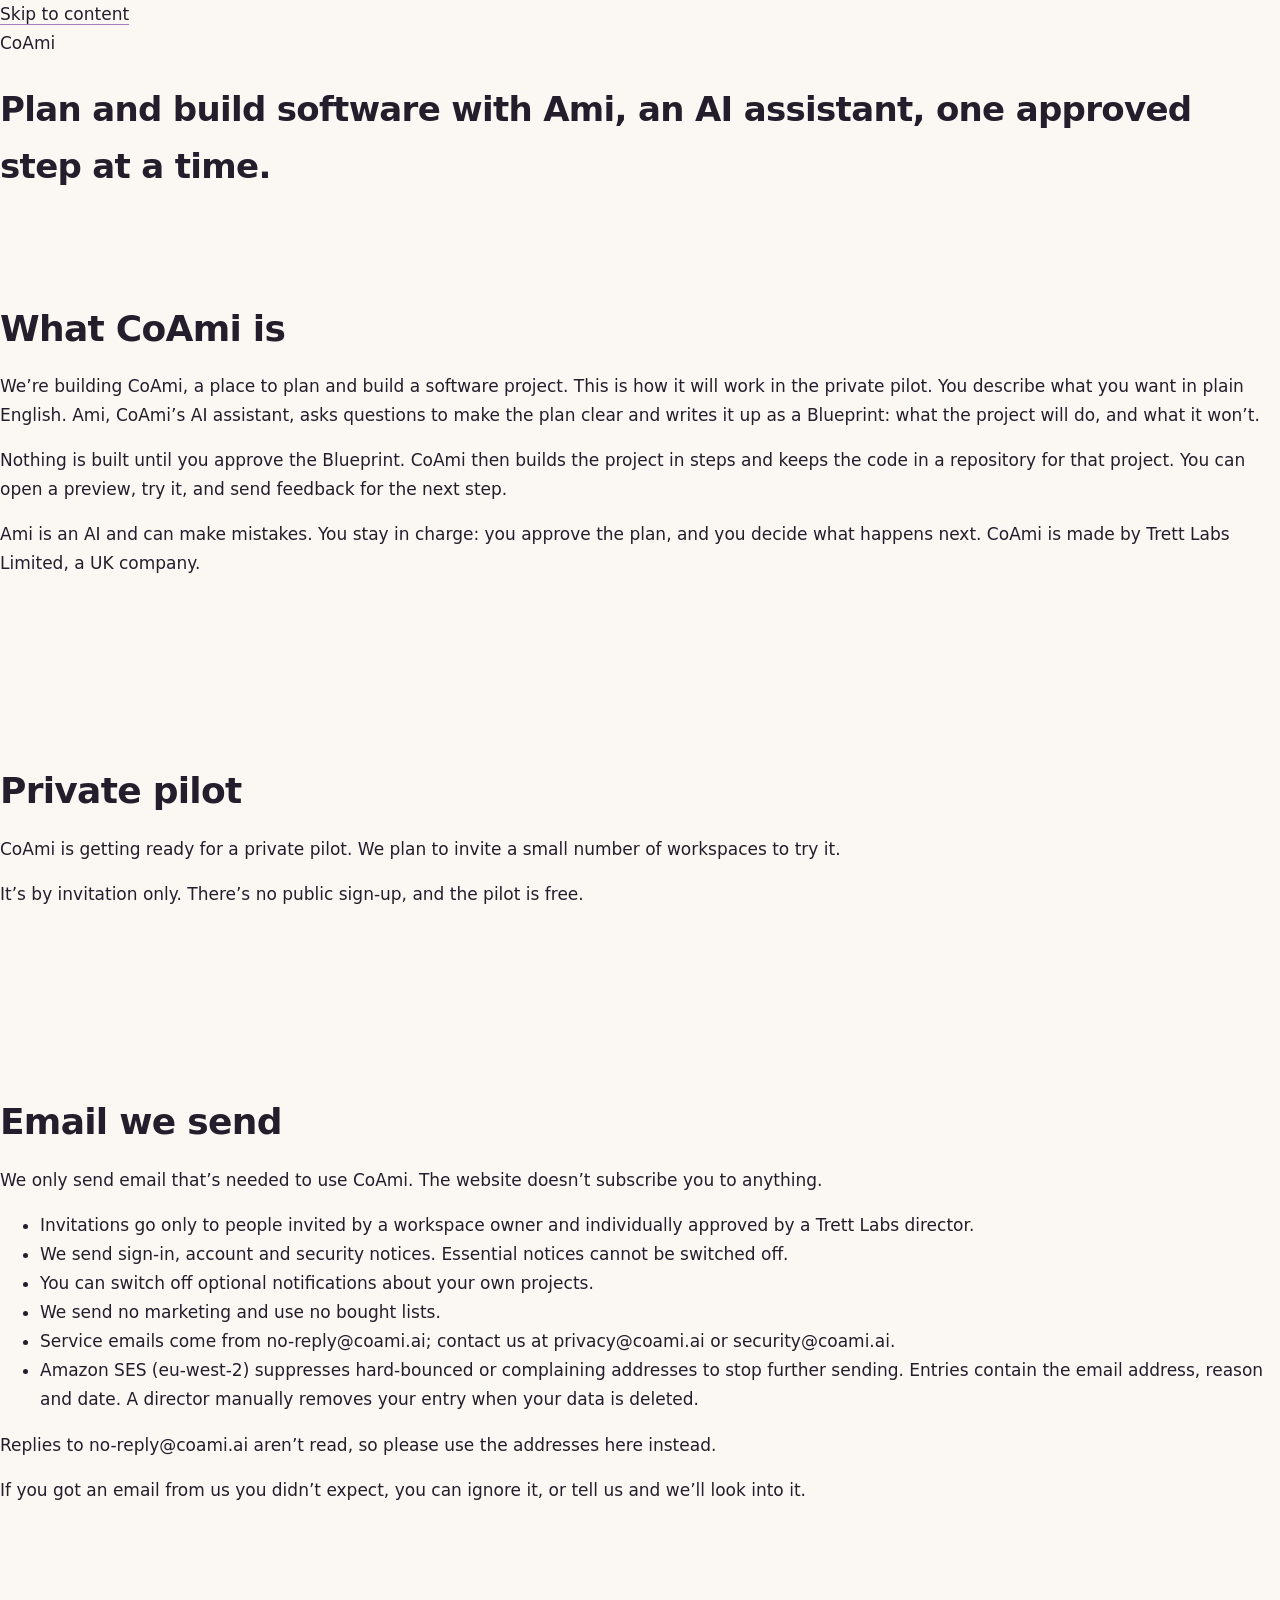
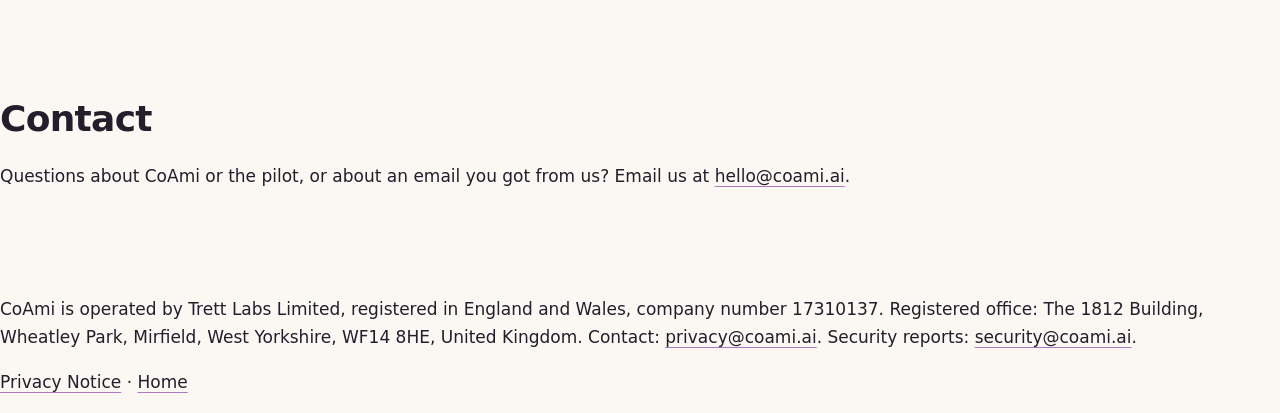
==== commit 5658ac6f: "Home: remove present-tense and dated pilot claims (Legal, 1 Nov) (#1) Legal-cleared wording (legal/r" ====
--- a/index.html
+++ b/index.html
@@ -1,86 +1,54 @@
 <!doctype html>
 <html lang="en-GB">
 <head>
-<meta charset="utf-8">
-<meta name="viewport" content="width=device-width, initial-scale=1">
-<meta http-equiv="Content-Security-Policy" content="default-src 'self'; img-src 'self' data:; style-src 'self'; font-src 'self'; script-src 'none'; object-src 'none'; base-uri 'none'; form-action 'none'">
-<meta name="referrer" content="no-referrer">
-<title>CoAmi: plan and build software with Ami</title>
-<meta name="description" content="We're building CoAmi, where you plan and build a software project with Ami, an AI assistant. A private, invitation-only pilot is coming soon.">
-<link rel="icon" href="favicon.ico" sizes="48x48">
-<link rel="icon" href="coami-icon.svg" type="image/svg+xml">
-<link rel="apple-touch-icon" href="apple-touch-icon.png">
-<link rel="stylesheet" href="style.css">
+  <meta charset="utf-8">
+  <meta name="viewport" content="width=device-width, initial-scale=1">
+  <meta http-equiv="Content-Security-Policy" content="default-src 'none'; style-src 'self'; img-src 'self' data:; base-uri 'none'; form-action 'none'">
+  <meta name="referrer" content="no-referrer">
+  <title>CoAmi: plan and build software with Ami</title>
+  <meta name="description" content="We&rsquo;re building CoAmi, where you plan and build a software project with Ami, an AI assistant. A private, invitation-only pilot is coming soon.">
+  <link rel="stylesheet" href="style.css">
 </head>
 <body>
-<a class="skip" href="#main">Skip to content</a>
-<header class="site"><div class="bar">
-<a class="brand" href="index.html" aria-label="CoAmi home"><img class="brand-light" src="img/coami-logo.svg" alt="CoAmi"><img class="brand-dark" src="img/coami-logo-light-on-dark.svg" alt="CoAmi"></a>
-<nav aria-label="Main"><a href="index.html#how">How it works</a><a href="index.html#ami">Ami</a><a href="index.html#pilot">Pilot</a><a href="index.html#contact">Contact</a></nav>
-<a class="btn sm" href="mailto:hello@coami.ai?subject=CoAmi%20pilot">Register interest</a>
-</div></header>
-<main id="main">
-<div class="hero"><div class="wrap">
-<svg class="enso" viewBox="0 0 240 240" aria-hidden="true" focusable="false"><circle class="halo" cx="120" cy="120" r="112"/><circle class="ring" cx="120" cy="120" r="92"/><circle class="seed" cx="166" cy="40" r="12"/></svg>
-<div class="lead">
-<h1>Plan and build software with Ami.</h1>
-<p>We're building CoAmi: a place to plan a software project with Ami, an AI assistant, and build it one approved step at a time.</p>
-<div class="actions"><a class="btn" href="mailto:hello@coami.ai?subject=CoAmi%20pilot">Register interest</a><a class="btn line" href="#pilot">About the private pilot</a></div>
-</div>
-</div></div>
-
-<section id="how" aria-labelledby="how-h"><div class="wrap">
-<p class="label">How it works</p>
-<h2 id="how-h" class="col">This is the journey we're building for the private pilot.</h2>
-<ol class="steps">
-<li><span class="n">01</span><h3>Describe it</h3><p>Tell Ami what you want to build, in plain English.</p></li>
-<li><span class="n">02</span><h3>Agree the plan</h3><p>Ami asks questions to make the plan clear, and writes it up as a Blueprint: what the project will do, and what it won't.</p></li>
-<li><span class="n">03</span><h3>Approve, then build</h3><p>Nothing is built until you approve the Blueprint. CoAmi then builds in steps and keeps the code in a repository for your project.</p></li>
-<li><span class="n">04</span><h3>Try it</h3><p>Open a preview, try it, and send feedback for the next step.</p></li>
-</ol>
-</div></section>
-
-<section id="ami" aria-labelledby="ami-h"><div class="wrap col">
-<p class="label">Ami</p>
-<h2 id="ami-h">Ami is an AI.</h2>
-<p>Ami is an AI assistant, not a person. It can make mistakes, so you check and approve each step.</p>
-<p>You stay in charge: you approve the plan, and you decide what happens next.</p>
-</div></section>
-
-<section id="pilot" aria-labelledby="pilot-h"><div class="wrap"><div class="panel"><div class="note">
-<p class="label">Private pilot</p>
-<h2 id="pilot-h">By invitation, in a private pilot coming soon.</h2>
-<p>CoAmi is getting ready for a private pilot. We plan to invite a small number of workspaces to try it.</p>
-<p>It's by invitation only, and free during the pilot. There's no public sign-up.</p>
-<p class="muted">If you'd like to take part, email us. We'll use your email only to reply to you about the pilot.</p>
-<p class="cta"><a class="btn" href="mailto:hello@coami.ai?subject=CoAmi%20pilot">Register interest</a><a class="btn line" href="privacy.html">Privacy notice</a></p>
-</div></div></div></section>
-
-<section aria-labelledby="email-h"><div class="wrap col">
-<p class="label">Email</p>
-<h2 id="email-h">Email we send</h2>
-<p>This site doesn't sign you up for email. Pilot service emails contain no promotion:</p>
-<ul class="plain">
-<li>Invitations, only to people a workspace owner has invited and a Trett Labs director has approved.</li>
-<li>Sign-in, account and security notices.</li>
-<li>Optional notifications about your own projects, which you can switch off.</li>
-</ul>
-<p class="muted">We send no marketing and use no bought lists. Service emails come from no-reply@coami.ai. The <a href="privacy.html">privacy notice</a> has the details.</p>
-</div></section>
-
-<section id="contact" aria-labelledby="contact-h"><div class="wrap col">
-<p class="label">Contact</p>
-<h2 id="contact-h">Made by Trett Labs Limited, a UK company.</h2>
-<ul class="plain">
-<li>Questions and the pilot: <a href="mailto:hello@coami.ai">hello@coami.ai</a></li>
-<li>Privacy requests: <a href="mailto:privacy@coami.ai">privacy@coami.ai</a></li>
-<li>Security reports: <a href="mailto:security@coami.ai">security@coami.ai</a></li>
-</ul>
-</div></section>
-
-</main>
-<footer class="site"><div class="wrap">
-<p>Trett Labs Limited. Registered in England and Wales, company number 17310137. Registered office: The 1812 Building, Wheatley Park, Mirfield, West Yorkshire, WF14 8HE. <a href="mailto:hello@coami.ai">hello@coami.ai</a> · ICO registration ZC276667 · <a href="privacy.html">Privacy</a></p>
-</div></footer>
+  <a class="skip-link" href="#main">Skip to content</a>
+  <header class="site-header">
+    <p class="wordmark">CoAmi</p>
+    <h1>Plan and build software with Ami, an AI assistant, one approved step at a time.</h1>
+  </header>
+  <main id="main">
+    <section aria-labelledby="what-heading">
+      <h2 id="what-heading">What CoAmi is</h2>
+      <p>We&rsquo;re building CoAmi, a place to plan and build a software project. This is how it will work in the private pilot. You describe what you want in plain English. Ami, CoAmi&rsquo;s AI assistant, asks questions to make the plan clear and writes it up as a Blueprint: what the project will do, and what it won&rsquo;t.</p>
+      <p>Nothing is built until you approve the Blueprint. CoAmi then builds the project in steps and keeps the code in a repository for that project. You can open a preview, try it, and send feedback for the next step.</p>
+      <p>Ami is an AI and can make mistakes. You stay in charge: you approve the plan, and you decide what happens next. CoAmi is made by Trett Labs Limited, a UK company.</p>
+    </section>
+    <section aria-labelledby="pilot-heading">
+      <h2 id="pilot-heading">Private pilot</h2>
+      <p>CoAmi is getting ready for a private pilot. We plan to invite a small number of workspaces to try it.</p>
+      <p>It&rsquo;s by invitation only. There&rsquo;s no public sign-up, and the pilot is free.</p>
+    </section>
+    <section aria-labelledby="email-heading">
+      <h2 id="email-heading">Email we send</h2>
+      <p>We only send email that&rsquo;s needed to use CoAmi. The website doesn&rsquo;t subscribe you to anything.</p>
+      <ul>
+        <li>Invitations go only to people invited by a workspace owner and individually approved by a Trett Labs director.</li>
+        <li>We send sign-in, account and security notices. Essential notices cannot be switched off.</li>
+        <li>You can switch off optional notifications about your own projects.</li>
+        <li>We send no marketing and use no bought lists.</li>
+        <li>Service emails come from no-reply@coami.ai; contact us at privacy@coami.ai or security@coami.ai.</li>
+        <li>Amazon SES (eu-west-2) suppresses hard-bounced or complaining addresses to stop further sending. Entries contain the email address, reason and date. A director manually removes your entry when your data is deleted.</li>
+      </ul>
+      <p>Replies to <span class="email-address">no-reply@coami.ai</span> aren&rsquo;t read, so please use the addresses here instead.</p>
+      <p>If you got an email from us you didn&rsquo;t expect, you can ignore it, or tell us and we&rsquo;ll look into it.</p>
+    </section>
+    <section aria-labelledby="contact-heading">
+      <h2 id="contact-heading">Contact</h2>
+      <p>Questions about CoAmi or the pilot, or about an email you got from us? Email us at <a href="mailto:hello@coami.ai">hello@coami.ai</a>.</p>
+    </section>
+  </main>
+  <footer class="site-footer">
+    <p>CoAmi is operated by Trett Labs Limited, registered in England and Wales, company number 17310137. Registered office: The 1812 Building, Wheatley Park, Mirfield, West Yorkshire, WF14 8HE, United Kingdom. Contact: <a href="mailto:privacy@coami.ai">privacy@coami.ai</a>. Security reports: <a href="mailto:security@coami.ai">security@coami.ai</a>.</p>
+    <p><a href="privacy.html">Privacy Notice</a> &middot; <a href="index.html">Home</a></p>
+  </footer>
 </body>
 </html>
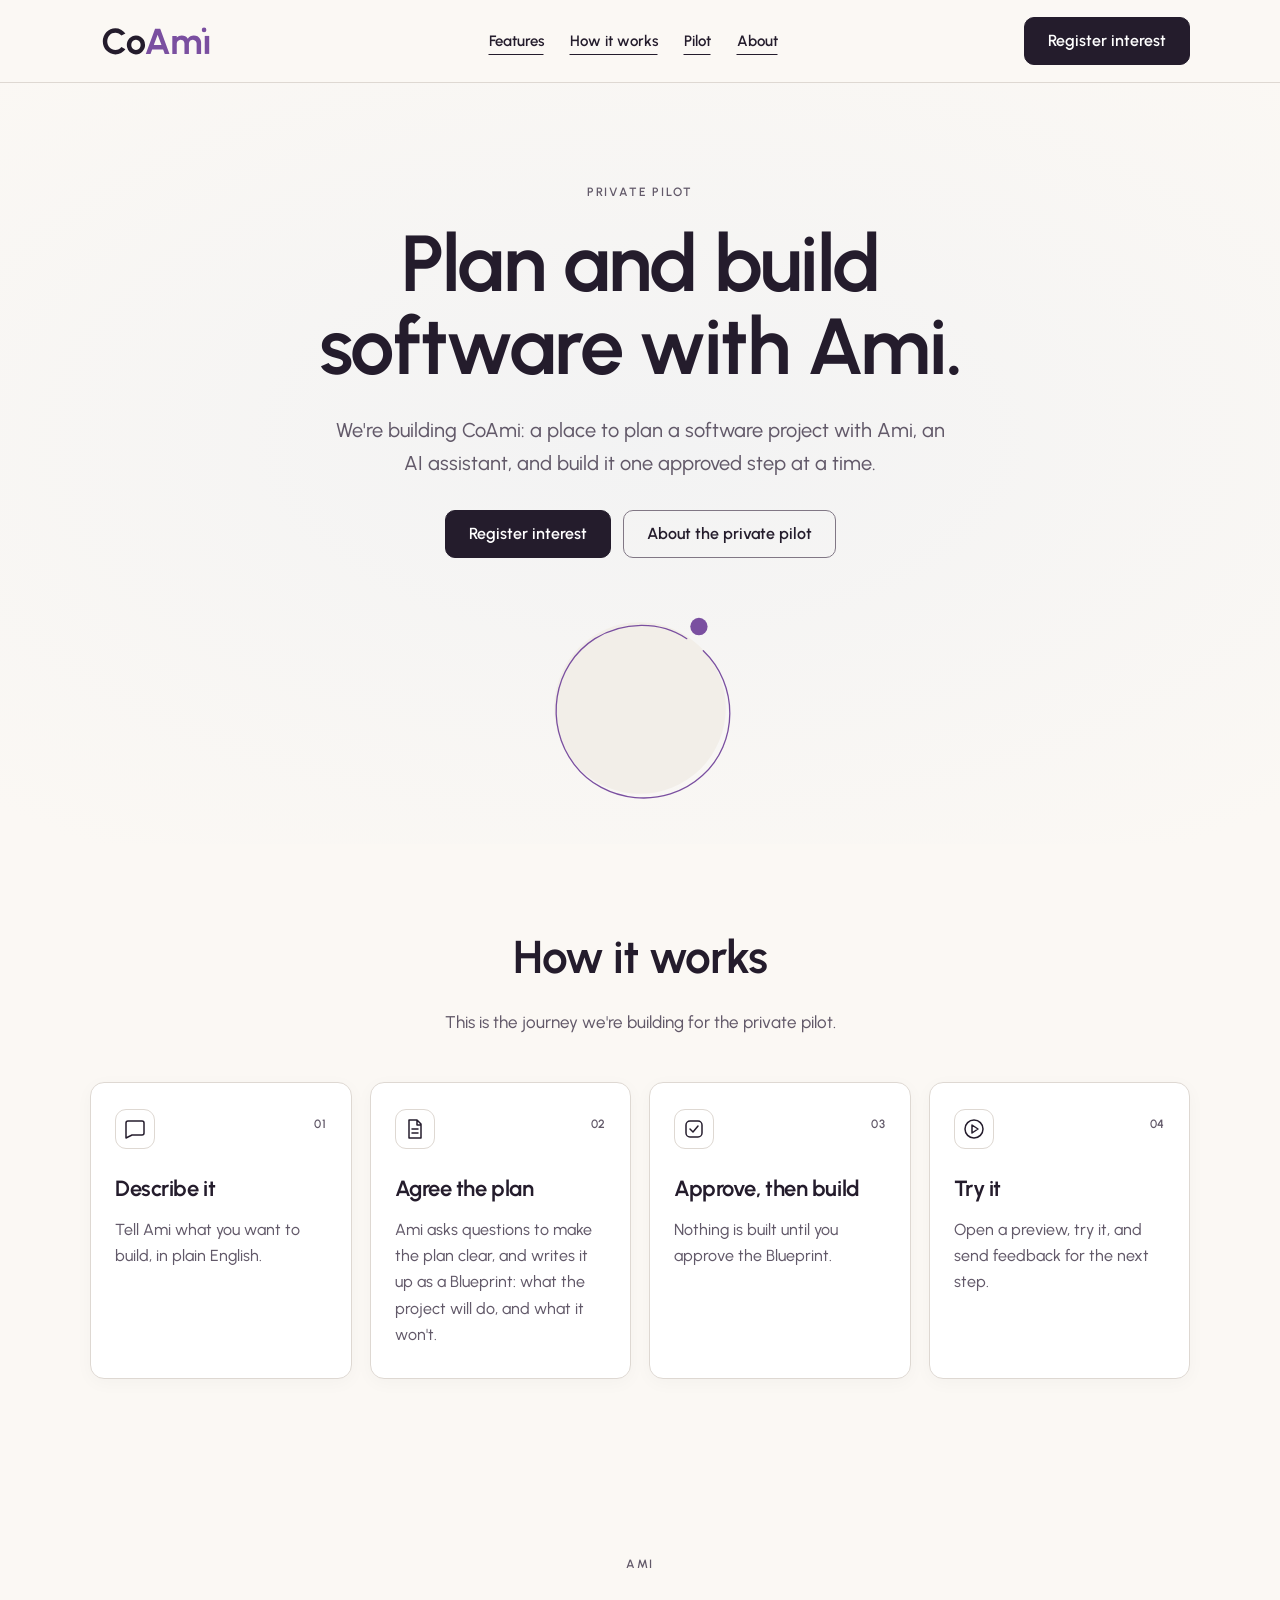
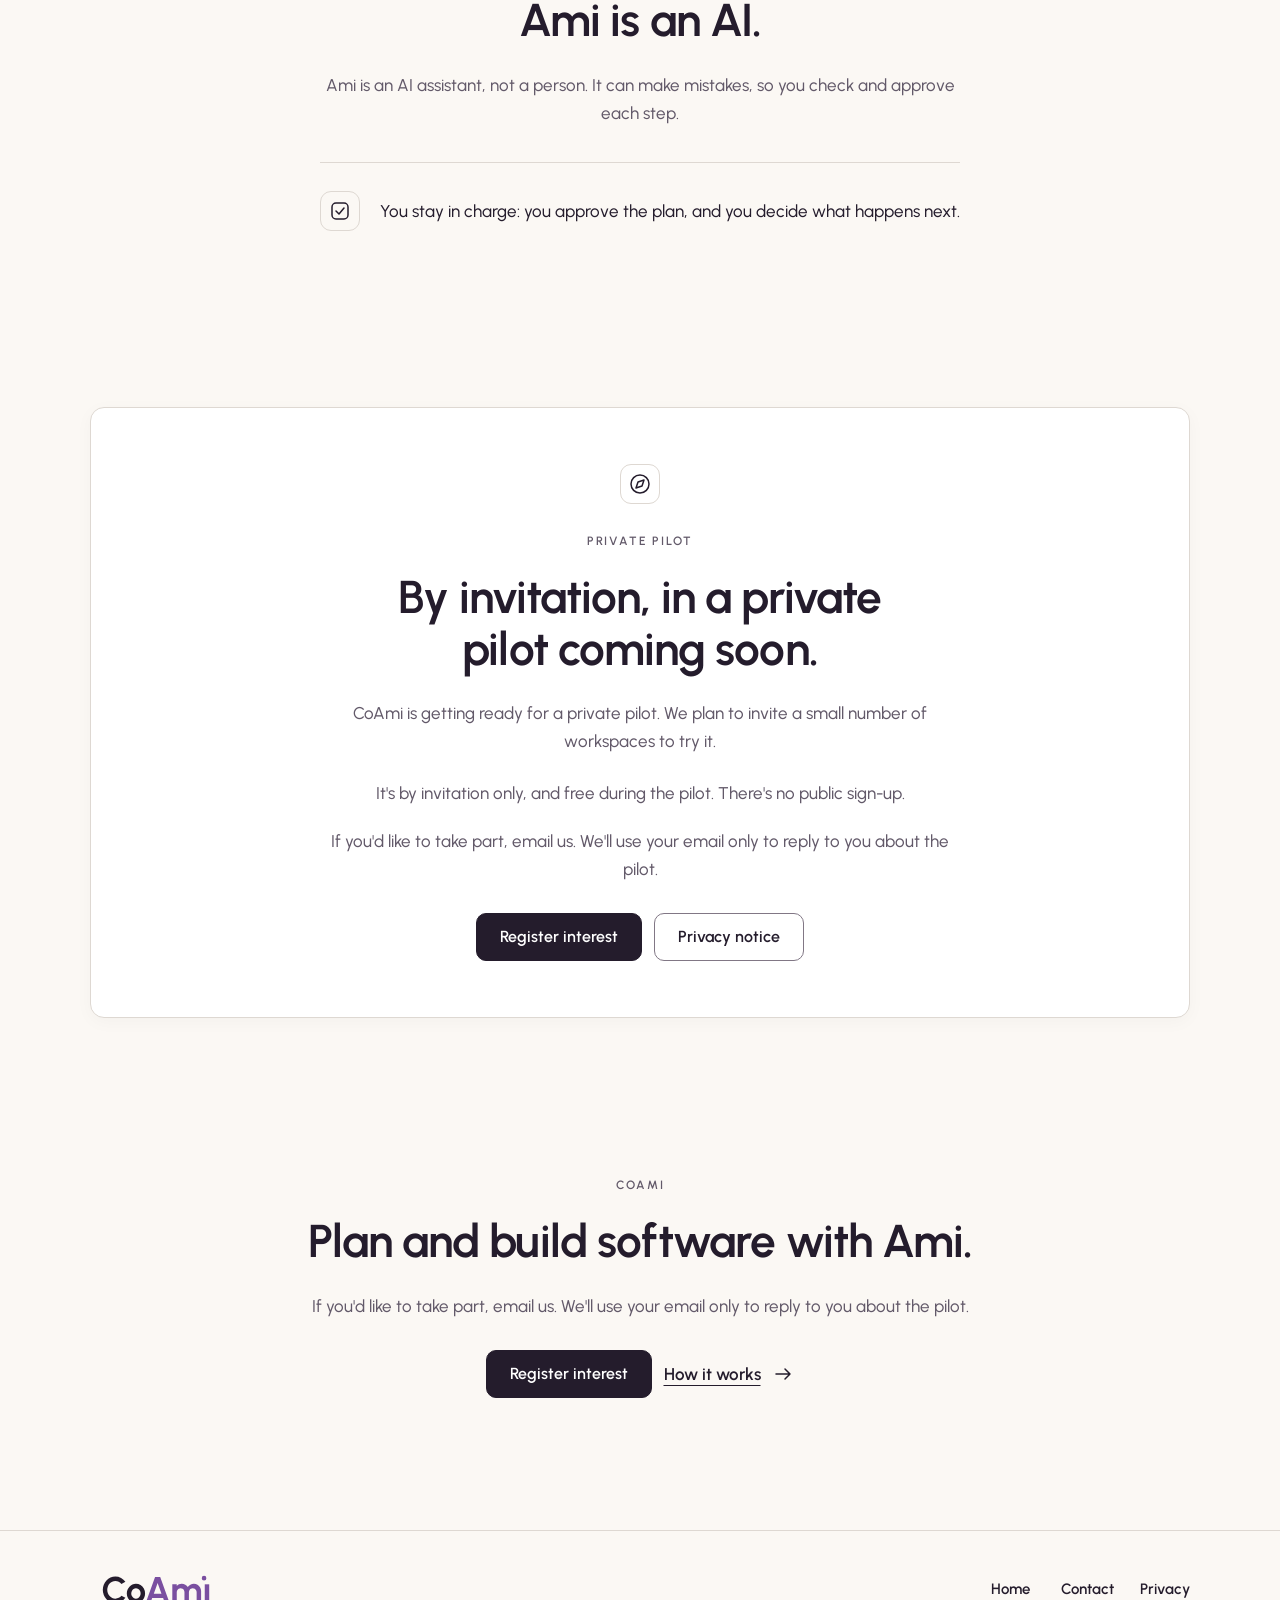
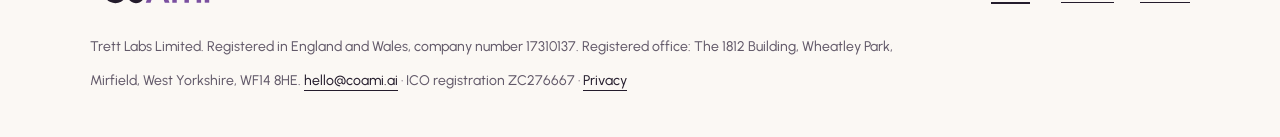
==== commit d80cfd4c: "v5: eight pages (Home, Features, How it works, Pilot, About, Contact, Privacy, 404) UX mock v5 with " ====
--- a/index.html
+++ b/index.html
@@ -1,54 +1,32 @@
 <!doctype html>
 <html lang="en-GB">
 <head>
-  <meta charset="utf-8">
-  <meta name="viewport" content="width=device-width, initial-scale=1">
-  <meta http-equiv="Content-Security-Policy" content="default-src 'none'; style-src 'self'; img-src 'self' data:; base-uri 'none'; form-action 'none'">
-  <meta name="referrer" content="no-referrer">
-  <title>CoAmi: plan and build software with Ami</title>
-  <meta name="description" content="We&rsquo;re building CoAmi, where you plan and build a software project with Ami, an AI assistant. A private, invitation-only pilot is coming soon.">
-  <link rel="stylesheet" href="style.css">
+<meta charset="utf-8">
+<meta name="viewport" content="width=device-width, initial-scale=1">
+<meta http-equiv="Content-Security-Policy" content="default-src 'self'; img-src 'self' data:; style-src 'self'; font-src 'self'; script-src 'none'; object-src 'none'; base-uri 'none'; form-action 'none'">
+<meta name="referrer" content="no-referrer">
+<title>CoAmi: plan and build software with Ami</title>
+<meta name="description" content="We're building CoAmi: a place to plan a software project with Ami, an AI assistant, and build it one approved step at a time.">
+<link rel="icon" href="favicon.ico" sizes="48x48">
+<link rel="icon" href="coami-icon.svg" type="image/svg+xml">
+<link rel="apple-touch-icon" href="apple-touch-icon.png">
+<link rel="stylesheet" href="style.css">
 </head>
 <body>
-  <a class="skip-link" href="#main">Skip to content</a>
-  <header class="site-header">
-    <p class="wordmark">CoAmi</p>
-    <h1>Plan and build software with Ami, an AI assistant, one approved step at a time.</h1>
-  </header>
-  <main id="main">
-    <section aria-labelledby="what-heading">
-      <h2 id="what-heading">What CoAmi is</h2>
-      <p>We&rsquo;re building CoAmi, a place to plan and build a software project. This is how it will work in the private pilot. You describe what you want in plain English. Ami, CoAmi&rsquo;s AI assistant, asks questions to make the plan clear and writes it up as a Blueprint: what the project will do, and what it won&rsquo;t.</p>
-      <p>Nothing is built until you approve the Blueprint. CoAmi then builds the project in steps and keeps the code in a repository for that project. You can open a preview, try it, and send feedback for the next step.</p>
-      <p>Ami is an AI and can make mistakes. You stay in charge: you approve the plan, and you decide what happens next. CoAmi is made by Trett Labs Limited, a UK company.</p>
-    </section>
-    <section aria-labelledby="pilot-heading">
-      <h2 id="pilot-heading">Private pilot</h2>
-      <p>CoAmi is getting ready for a private pilot. We plan to invite a small number of workspaces to try it.</p>
-      <p>It&rsquo;s by invitation only. There&rsquo;s no public sign-up, and the pilot is free.</p>
-    </section>
-    <section aria-labelledby="email-heading">
-      <h2 id="email-heading">Email we send</h2>
-      <p>We only send email that&rsquo;s needed to use CoAmi. The website doesn&rsquo;t subscribe you to anything.</p>
-      <ul>
-        <li>Invitations go only to people invited by a workspace owner and individually approved by a Trett Labs director.</li>
-        <li>We send sign-in, account and security notices. Essential notices cannot be switched off.</li>
-        <li>You can switch off optional notifications about your own projects.</li>
-        <li>We send no marketing and use no bought lists.</li>
-        <li>Service emails come from no-reply@coami.ai; contact us at privacy@coami.ai or security@coami.ai.</li>
-        <li>Amazon SES (eu-west-2) suppresses hard-bounced or complaining addresses to stop further sending. Entries contain the email address, reason and date. A director manually removes your entry when your data is deleted.</li>
-      </ul>
-      <p>Replies to <span class="email-address">no-reply@coami.ai</span> aren&rsquo;t read, so please use the addresses here instead.</p>
-      <p>If you got an email from us you didn&rsquo;t expect, you can ignore it, or tell us and we&rsquo;ll look into it.</p>
-    </section>
-    <section aria-labelledby="contact-heading">
-      <h2 id="contact-heading">Contact</h2>
-      <p>Questions about CoAmi or the pilot, or about an email you got from us? Email us at <a href="mailto:hello@coami.ai">hello@coami.ai</a>.</p>
-    </section>
-  </main>
-  <footer class="site-footer">
-    <p>CoAmi is operated by Trett Labs Limited, registered in England and Wales, company number 17310137. Registered office: The 1812 Building, Wheatley Park, Mirfield, West Yorkshire, WF14 8HE, United Kingdom. Contact: <a href="mailto:privacy@coami.ai">privacy@coami.ai</a>. Security reports: <a href="mailto:security@coami.ai">security@coami.ai</a>.</p>
-    <p><a href="privacy.html">Privacy Notice</a> &middot; <a href="index.html">Home</a></p>
-  </footer>
+<a class="skip" href="#main">Skip to content</a>
+<header class="site"><div class="bar">
+<a class="brand" href="index.html" aria-label="CoAmi home"><img class="brand-light" src="img/coami-logo.svg" alt="CoAmi"><img class="brand-dark" src="img/coami-logo-light-on-dark.svg" alt="CoAmi"></a>
+<nav aria-label="Main"><a href="features.html">Features</a><a href="how-it-works.html">How it works</a><a href="pilot.html">Pilot</a><a href="about.html">About</a></nav>
+<a class="btn" href="mailto:hello@coami.ai?subject=CoAmi%20pilot">Register interest</a>
+</div></header>
+<main id="main" tabindex="-1">
+<section class="hero" aria-labelledby="home-h"><div class="wrap"><div class="hero-copy"><p class="eyebrow">Private pilot</p><h1 id="home-h">Plan and build software with Ami.</h1><p class="hero-description">We're building CoAmi: a place to plan a software project with Ami, an AI assistant, and build it one approved step at a time.</p><div class="actions"><a class="btn" href="mailto:hello@coami.ai?subject=CoAmi%20pilot">Register interest</a><a class="btn line" href="pilot.html">About the private pilot</a></div></div><div class="ring-enter"><svg class="enso" viewBox="0 0 240 240" aria-hidden="true" focusable="false"><circle class="enso-fill" cx="120" cy="120" r="99"/><circle class="enso-dot" cx="188" cy="26" r="10"/><path class="enso-line" d="M174 40C143 19 100 20 68 40C19 71 9 139 44 185C78 230 148 238 192 198C234 160 234 93 193 54"/></svg></div></div></section><section id="how" aria-labelledby="how-h"><div class="wrap"><div class="section-intro"><h2 id="how-h">How it works</h2><p>This is the journey we're building for the private pilot.</p></div><ol class="steps"><li class="card reveal"><span class="icon-tile"><svg class="line-icon" viewBox="0 0 24 24" aria-hidden="true" focusable="false"><path d="M5 4h14a2 2 0 0 1 2 2v10a2 2 0 0 1-2 2H9l-6 3V6a2 2 0 0 1 2-2Z"/></svg></span><span class="step-number">01</span><h3>Describe it</h3><p>Tell Ami what you want to build, in plain English.</p></li><li class="card reveal"><span class="icon-tile"><svg class="line-icon" viewBox="0 0 24 24" aria-hidden="true" focusable="false"><path d="M6 3h8l4 4v14H6Z M14 3v5h4 M9 12h6 M9 16h6"/></svg></span><span class="step-number">02</span><h3>Agree the plan</h3><p>Ami asks questions to make the plan clear, and writes it up as a Blueprint: what the project will do, and what it won't.</p></li><li class="card reveal"><span class="icon-tile"><svg class="line-icon" viewBox="0 0 24 24" aria-hidden="true" focusable="false"><rect x="4" y="4" width="16" height="16" rx="4"/><path d="m8 12 3 3 5-6"/></svg></span><span class="step-number">03</span><h3>Approve, then build</h3><p>Nothing is built until you approve the Blueprint.</p></li><li class="card reveal"><span class="icon-tile"><svg class="line-icon" viewBox="0 0 24 24" aria-hidden="true" focusable="false"><circle cx="12" cy="12" r="9"/><path d="m10 8 6 4-6 4Z"/></svg></span><span class="step-number">04</span><h3>Try it</h3><p>Open a preview, try it, and send feedback for the next step.</p></li></ol></div></section><section id="ami" aria-labelledby="ami-h" class="reveal"><div class="wrap"><div class="section-intro"><p class="eyebrow">Ami</p><h2 id="ami-h">Ami is an AI.</h2><p>Ami is an AI assistant, not a person. It can make mistakes, so you check and approve each step.</p></div><div class="statement"><span class="icon-tile"><svg class="line-icon" viewBox="0 0 24 24" aria-hidden="true" focusable="false"><rect x="4" y="4" width="16" height="16" rx="4"/><path d="m8 12 3 3 5-6"/></svg></span><p>You stay in charge: you approve the plan, and you decide what happens next.</p></div></div></section><section id="pilot" aria-labelledby="pilot-h" class="reveal"><div class="wrap"><div class="pilot-card"><span class="icon-tile"><svg class="line-icon" viewBox="0 0 24 24" aria-hidden="true" focusable="false"><circle cx="12" cy="12" r="9"/><path d="m16 8-2 6-6 2 2-6Z"/></svg></span><div class="section-intro"><p class="eyebrow">Private pilot</p><h2 id="pilot-h">By invitation, in a private pilot coming soon.</h2><p>CoAmi is getting ready for a private pilot. We plan to invite a small number of workspaces to try it.</p></div><div class="reading"><p>It's by invitation only, and free during the pilot. There's no public sign-up.</p><p>If you'd like to take part, email us. We'll use your email only to reply to you about the pilot.</p><div class="actions"><a class="btn" href="mailto:hello@coami.ai?subject=CoAmi%20pilot">Register interest</a><a class="btn line" href="privacy.html">Privacy notice</a></div></div></div></div></section><section class="closing reveal" aria-labelledby="closing-h"><div class="wrap"><div class="section-intro"><p class="eyebrow">CoAmi</p><h2 id="closing-h">Plan and build software with Ami.</h2><p>If you'd like to take part, email us. We'll use your email only to reply to you about the pilot.</p></div><div class="actions"><a class="btn" href="mailto:hello@coami.ai?subject=CoAmi%20pilot">Register interest</a><a class="text-link" href="how-it-works.html">How it works<svg class="line-icon" viewBox="0 0 24 24" aria-hidden="true" focusable="false"><path d="M5 12h14 m-5-5 5 5-5 5"/></svg></a></div></div></section>
+</main>
+<div class="footer-band">
+<div class="wrap footer-top"><a class="brand" href="index.html" aria-label="CoAmi home"><img class="brand-light" src="img/coami-logo.svg" alt="CoAmi"><img class="brand-dark" src="img/coami-logo-light-on-dark.svg" alt="CoAmi"></a><nav aria-label="Footer"><a href="index.html" aria-current="page">Home</a><a href="contact.html">Contact</a><a href="privacy.html">Privacy</a></nav></div>
+<footer class="site"><div class="wrap">
+<p>Trett Labs Limited. Registered in England and Wales, company number 17310137. Registered office: The 1812 Building, Wheatley Park, Mirfield, West Yorkshire, WF14 8HE. <a href="mailto:hello@coami.ai">hello@coami.ai</a> · ICO registration ZC276667 · <a href="privacy.html">Privacy</a></p>
+</div></footer>
+</div>
 </body>
 </html>
--- a/style.css
+++ b/style.css
@@ -1,100 +1,240 @@
-/* CoAmi website mock v4 (UX, 1 Nov 2026): warm and friendly, CoAmi purple prominent,
-   still calm Scandi/Japanese. Own font, self-hosted: Urbanist (variable 100–900, SIL OFL 1.1) for headings and text. Nothing third-party, no JS. */
-@font-face{font-family:"Urbanist";src:url(fonts/urbanist-latin-var.woff2) format("woff2");font-weight:100 900;font-display:swap}
-:root{
-  --bg:#fbf8f4;--card:#ffffff;--fg:#241d2b;--muted:#5d5563;--line:#ece4ee;
-  --brand:#aa79bf;--ink:#785297;--wash:#f3ecf7;--mark:#e3cdef;--dot:#291f33;
-  --btn:#785297;--btn-fg:#ffffff;--glow:rgba(170,121,191,.36);--shadow:0 1px 2px rgba(41,31,51,.05),0 8px 24px rgba(41,31,51,.06);
-  --serif:"Urbanist",ui-sans-serif,-apple-system,system-ui,"Segoe UI",Helvetica,Arial,sans-serif;
-  --sans:"Urbanist",ui-sans-serif,-apple-system,system-ui,"Segoe UI",Helvetica,Arial,sans-serif;
-  color-scheme:light dark}
-@media (prefers-color-scheme:dark){:root{
-  --bg:#141216;--card:#1d1a22;--fg:#efeaf2;--muted:#b0a7b6;--line:#2e2834;
-  --ink:#c7a6d9;--wash:#241d2b;--mark:#4a3558;--btn:#aa79bf;--btn-fg:#141216;--glow:rgba(170,121,191,.22);
-  --shadow:0 1px 2px rgba(0,0,0,.3),0 8px 24px rgba(0,0,0,.25)}}
-*{box-sizing:border-box}
-html{-webkit-text-size-adjust:100%;scroll-padding-top:96px}
-body{margin:0;background:var(--bg);color:var(--fg);font:450 1.0625rem/1.7 var(--sans)}
-a{color:inherit;text-decoration-color:var(--brand);text-decoration-thickness:1px;text-underline-offset:.25em}
-a:hover{color:var(--ink)}
-a:focus-visible{outline:2px solid var(--ink);outline-offset:3px;border-radius:6px}
-.skip{position:absolute;left:-999px;top:12px;background:var(--card);padding:8px 12px;z-index:3}
-.skip:focus{left:20px}
-.wrap{max-width:1040px;margin:0 auto;padding:0 20px}
-.col{max-width:640px}
-h1,h2,.legal h1{font-family:"Urbanist",ui-sans-serif,-apple-system,system-ui,"Segoe UI",Helvetica,Arial,sans-serif;font-weight:650;letter-spacing:-.02em}
-
-/* Header: full-width sticky bar, logo left, links and button right */
-header.site{position:sticky;top:0;z-index:2;background:color-mix(in srgb,var(--bg) 88%,transparent);border-bottom:1px solid var(--line)}
-.bar{max-width:1040px;margin:0 auto;display:flex;align-items:center;gap:8px;padding:10px 20px;min-height:72px}
-.brand{display:inline-flex;align-items:center;min-height:44px;margin-right:auto;text-decoration:none;font:600 1.625rem/1 var(--sans);letter-spacing:0;color:var(--fg)}
-.brand:hover{color:var(--fg)}
-.brand img{display:block;height:48px;width:auto;margin-left:calc(-0.215 * 48px)}
-.brand .brand-dark{display:none}
-@media (prefers-color-scheme:dark){.brand .brand-light{display:none}.brand .brand-dark{display:block}}
-header nav{display:flex;gap:2px}
-header nav a{display:inline-flex;align-items:center;min-height:44px;padding:0 12px;border-radius:10px;color:var(--muted);text-decoration:none;font-size:.9375rem}
-header nav a:hover{color:var(--fg);background:var(--wash)}
-
-/* Buttons: one filled, one outlined */
-.btn{display:inline-flex;align-items:center;min-height:48px;padding:0 22px;border-radius:999px;background:var(--btn);color:var(--btn-fg);border:1.5px solid var(--btn);font-weight:600;text-decoration:none}
-.btn:hover{color:var(--btn-fg);filter:brightness(1.08)}
-.btn.line{background:transparent;color:var(--ink);border-color:var(--brand)}
-.btn.line:hover{color:var(--ink);background:var(--wash);filter:none}
-.btn.sm{min-height:44px;padding:0 18px;font-size:.9375rem;margin-left:8px}
-
-/* Hero: text left, the CoAmi ring and dot right in a soft purple light */
-.hero{padding:96px 0 104px}
-.hero .wrap{display:grid;grid-template-columns:1fr 300px;gap:48px;align-items:center}
-.hero .lead{grid-column:1;grid-row:1}
-.enso{grid-column:2;grid-row:1;width:300px;height:300px;justify-self:end}
-.enso .halo{fill:var(--glow)}
-.enso .ring{fill:none;stroke:var(--brand);stroke-width:2}
-.enso .seed{fill:var(--ink)}
-.hero h1{font-size:clamp(2.25rem,5.4vw,3.5rem);line-height:1.1;margin:0 0 24px;max-width:15ch}
-.hero p{font-size:clamp(1.0625rem,2vw,1.2rem);color:var(--muted);margin:0 0 36px;max-width:38ch}
-.actions{display:flex;flex-wrap:wrap;gap:12px;align-items:center}
-
-/* Sections */
-section{padding:88px 0}
-.label{display:inline-block;font-size:.8125rem;font-weight:600;letter-spacing:.08em;text-transform:uppercase;color:var(--ink);background:var(--wash);border-radius:999px;padding:4px 12px;margin:0 0 18px}
-h2{font-size:clamp(1.75rem,3.4vw,2.25rem);line-height:1.2;margin:0 0 22px}
-p{margin:0 0 16px}
-.muted{color:var(--muted)}
-.steps{list-style:none;margin:40px 0 0;padding:0;display:grid;grid-template-columns:repeat(4,1fr);gap:20px}
-.steps li{background:var(--card);border:1px solid var(--line);border-radius:20px;padding:24px;box-shadow:var(--shadow)}
-.steps .n{display:inline-grid;place-items:center;width:36px;height:36px;border-radius:50%;background:var(--wash);color:var(--ink);font-weight:600;font-size:.875rem;margin-bottom:16px}
-.steps h3{font-size:1.0625rem;font-weight:600;margin:0 0 6px}
-.steps p{color:var(--muted);font-size:.9875rem;line-height:1.6;margin:0}
-.panel{background:var(--wash);border-radius:28px;padding:56px}
-.note{max-width:620px;background:var(--card);border:1px solid var(--line);border-radius:20px;padding:32px;box-shadow:var(--shadow);font-size:.98rem}
-.note h2{font-size:clamp(1.5rem,3vw,1.9rem)}
-.cta{margin:24px 0 0;display:flex;flex-wrap:wrap;gap:12px}
-ul.plain{list-style:none;padding:0;margin:18px 0 22px}
-ul.plain li{padding:12px 16px;margin:0 0 8px;background:var(--card);border:1px solid var(--line);border-radius:14px}
-.wrap.col{max-width:1040px}
-.wrap.col>*{max-width:640px}
-
-/* Footer */
-footer.site{margin-top:40px;border-top:1px solid var(--line);padding:40px 0 64px;font-size:.875rem;line-height:1.7;color:var(--muted)}
-footer.site p{max-width:700px;margin:0}
-
-/* Privacy and 404 */
-.legal{padding:72px 0 104px}
-.wrap.legal{padding:72px 20px 104px}
-.legal h1{font-size:clamp(2rem,4.4vw,2.75rem);line-height:1.15;margin:0 0 10px}
-.legal h2{font-size:1.4rem;margin:48px 0 12px}
-.legal .meta{color:var(--muted);margin:0 0 36px;font-size:.9375rem}
-.legal ul.plain li{background:none;border:0;border-radius:0;padding:4px 0 4px 1.1em;margin:0;position:relative}
-.legal ul.plain li::before{content:"";position:absolute;left:0;top:.85em;width:6px;height:6px;border-radius:50%;background:var(--brand)}
-
-@media (max-width:900px){.steps{grid-template-columns:1fr 1fr}header nav{display:none}.hero .wrap{grid-template-columns:1fr}.enso{display:none}}
-@media (max-width:560px){
-  .steps{grid-template-columns:1fr}
-  .hero{padding:72px 0 72px}
-  section{padding:64px 0}
-  .panel{padding:14px;border-radius:22px}
-  .note{padding:24px 20px}
-  .bar{padding:8px 16px;min-height:64px}
-  .btn.sm{padding:0 14px;font-size:.875rem}
-}
+@font-face {
+  font-family: Urbanist;
+  src: url("fonts/urbanist-latin-var.woff2") format("woff2");
+  font-weight: 100 900;
+  font-style: normal;
+  font-display: swap;
+}
+:root {
+  color-scheme: light dark;
+  --paper: #fbf8f4;
+  --card: #ffffff;
+  --ink: #241c2c;
+  --soft: #625969;
+  --line: #ded8d2;
+  --strong-line: #817785;
+  --neutral: #f2eee8;
+  --glow: rgb(238 240 243 / 65%);
+  --link: #241c2c;
+  --primary: #241c2c;
+  --primary-text: #ffffff;
+  --primary-hover: #382f40;
+  --focus: #241c2c;
+  --focus-gap: #fbf8f4;
+  --shadow: 0 4px 18px rgb(36 28 44 / 3%);
+  --shadow-hover: 0 7px 22px rgb(36 28 44 / 7%);
+}
+@media (prefers-color-scheme: dark) {
+  :root {
+    --paper: #141216;
+    --card: #1e1b21;
+    --ink: #f2eee8;
+    --soft: #bdb5c1;
+    --line: #3a353d;
+    --strong-line: #a39aa7;
+    --neutral: #29252b;
+    --glow: rgb(150 158 170 / 8%);
+    --link: #ded8d2;
+    --primary: #f2eee8;
+    --primary-text: #241c2c;
+    --primary-hover: #e2ddd5;
+    --focus: #f2eee8;
+    --focus-gap: #141216;
+    --shadow: 0 4px 18px rgb(0 0 0 / 10%);
+    --shadow-hover: 0 7px 22px rgb(0 0 0 / 20%);
+  }
+}
+* { box-sizing: border-box; }
+html { scroll-padding-top: 150px; }
+body { margin: 0; background: var(--paper); color: var(--ink); font: 450 17px/1.65 Urbanist, sans-serif; }
+main { min-height: 55vh; padding-bottom: 112px; }
+.wrap { width: min(1100px, calc(100% - 48px)); margin-inline: auto; }
+a { color: var(--link); text-decoration: underline; text-decoration-color: currentColor; text-underline-offset: 5px; text-decoration-thickness: 1px; }
+a:hover { text-decoration-thickness: 2px; }
+a:focus-visible { outline: 2px solid var(--focus); outline-offset: 2px; box-shadow: 0 0 0 2px var(--focus-gap); border-radius: 4px; }
+main:focus { outline: none; }
+h1, h2, h3, p { margin: 0; }
+h1, h2, h3 { font-weight: 650; line-height: 1.12; letter-spacing: -.02em; color: var(--ink); text-wrap: balance; }
+h1 { font-size: clamp(42px, 5.4vw, 72px); }
+h2 { font-size: clamp(32px, 3.8vw, 46px); }
+h3 { font-size: 22px; line-height: 1.22; }
+p { color: var(--soft); }
+p + p { margin-top: 20px; }
+img, svg { display: block; max-width: 100%; }
+ul, ol { padding: 0; margin: 0; }
+section { padding-block: 88px; }
+section[id] { scroll-margin-top: 150px; }
+.skip { position: fixed; top: 10px; left: 16px; transform: translateY(-180%); z-index: 10; display: flex; align-items: center; min-height: 48px; padding: 8px 18px; background: var(--card); color: var(--link); border: 1px solid var(--strong-line); border-radius: 8px; }
+.skip:focus { transform: none; }
+header.site { position: sticky; inset-block-start: 0; z-index: 5; background: var(--paper); border-bottom: 1px solid var(--line); }
+.bar { width: min(1100px, calc(100% - 48px)); min-height: 82px; margin-inline: auto; display: grid; grid-template-columns: 152px 1fr auto; align-items: center; gap: 24px; }
+.brand { display: inline-flex; align-items: center; min-height: 48px; width: 132px; }
+.brand img { width: 132px; height: auto; }
+.brand-dark { display: none; }
+@media (prefers-color-scheme: dark) {
+  .brand-light { display: none; }
+  .brand-dark { display: block; }
+}
+nav { display: flex; align-items: center; gap: 26px; }
+.bar nav { justify-self: center; }
+nav a { display: inline-flex; align-items: center; min-height: 48px; min-width: 44px; white-space: nowrap; font-size: 15px; font-weight: 600; text-underline-offset: 8px; }
+.bar nav a { min-width: 0; }
+nav a:hover, nav a[aria-current="page"] { text-decoration: underline; text-underline-offset: 8px; text-decoration-thickness: 1px; }
+nav a[aria-current="page"] { text-decoration-thickness: 2px; }
+.btn { display: inline-flex; justify-content: center; align-items: center; min-height: 48px; padding: 10px 23px; border: 1px solid var(--primary); border-radius: 10px; color: var(--primary-text); background: var(--primary); font-size: 16px; line-height: 1.4; font-weight: 600; text-decoration: none; text-align: center; transition: background-color 180ms ease, border-color 180ms ease; }
+.btn:hover { background: var(--primary-hover); border-color: var(--primary-hover); }
+.btn.line { color: var(--ink); background: transparent; border-color: var(--strong-line); }
+.btn.line:hover { background: var(--neutral); border-color: var(--ink); }
+.actions { display: flex; flex-wrap: wrap; align-items: center; justify-content: center; gap: 12px; margin-top: 30px; }
+.eyebrow { font-size: 12px; font-weight: 600; line-height: 1.5; letter-spacing: .15em; text-transform: uppercase; margin-bottom: 22px; }
+.hero { text-align: center; padding-top: 100px; padding-bottom: 32px; background: radial-gradient(ellipse 75% 65% at 50% 47%, var(--glow), transparent); }
+.hero-copy { max-width: 850px; margin-inline: auto; animation: arrive 600ms ease-out both; }
+.hero h1 { max-width: 810px; margin-inline: auto; font-size: clamp(48px, 6.2vw, 82px); line-height: 1.04; }
+.hero-description { max-width: 610px; margin: 26px auto 0; font-size: 20px; line-height: 1.65; }
+.ring-enter { width: 208px; margin: 46px auto 0; animation: arrive 650ms 100ms ease-out both; }
+.enso { color: #7a4fa0; width: 208px; height: 208px; animation: breathe 8s ease-in-out infinite; }
+.enso-fill { fill: var(--neutral); }
+.enso-dot { fill: currentColor; }
+@media (prefers-color-scheme: dark) {
+  .enso { color: #c9a6ec; }
+}
+.enso-line { fill: none; stroke: currentColor; stroke-width: 1.5; stroke-linecap: round; }
+.section-intro { max-width: 640px; text-align: center; margin-inline: auto; }
+.section-intro > p:not(.eyebrow):not(.copy-slot), .section-intro > .copy-slot + .copy-slot { margin-top: 24px; }
+.page-intro { padding-top: 90px; padding-bottom: 50px; }
+.page-intro h1 { font-size: clamp(34px, 4.7vw, 60px); }
+.page-intro + section { padding-top: 46px; }
+.steps { list-style: none; display: grid; grid-template-columns: repeat(4, minmax(0, 1fr)); gap: 18px; margin-top: 46px; }
+.card { position: relative; padding: 26px 24px 30px; border: 1px solid var(--line); border-radius: 14px; background: var(--card); box-shadow: var(--shadow); transition: transform 180ms ease, box-shadow 180ms ease; }
+.card:hover { transform: translateY(-2px); box-shadow: var(--shadow-hover); }
+.icon-tile { display: inline-flex; flex: 0 0 40px; width: 40px; height: 40px; align-items: center; justify-content: center; border: 1px solid var(--line); border-radius: 11px; color: var(--ink); }
+.line-icon { width: 24px; height: 24px; stroke: currentColor; stroke-width: 1.5; stroke-linecap: round; stroke-linejoin: round; fill: none; }
+.step-number { position: absolute; right: 24px; top: 32px; color: var(--soft); font-size: 12px; font-weight: 600; letter-spacing: .06em; }
+.card h3 { margin-top: 27px; }
+.card p { margin-top: 14px; font-size: 16px; }
+.steps-full { margin-top: 0; }
+.statement { max-width: 640px; margin: 35px auto 0; display: flex; align-items: center; gap: 20px; border-top: 1px solid var(--line); padding-top: 28px; }
+.statement p { color: var(--ink); }
+.pilot-card { padding: 56px 32px; background: var(--card); border: 1px solid var(--line); border-radius: 14px; box-shadow: var(--shadow); }
+.pilot-card > .icon-tile { display: flex; margin: 0 auto 28px; }
+.pilot-card .section-intro { max-width: 640px; }
+.pilot-card h1 { font-size: clamp(40px, 5vw, 60px); }
+.reading { max-width: 640px; margin-inline: auto; }
+.pilot-card .reading { margin-top: 24px; text-align: center; }
+.email-card { margin-top: 36px; padding: 32px; background: var(--card); border: 1px solid var(--line); border-radius: 14px; }
+.email-card .icon-tile { margin-bottom: 24px; }
+.plain { padding-left: 23px; color: var(--soft); }
+.plain li { padding-left: 4px; margin-bottom: 14px; }
+.email-card > p { margin-top: 24px; }
+.text-link { display: inline-flex; align-items: center; justify-content: center; min-height: 48px; gap: 10px; font-weight: 600; }
+.text-link .line-icon { transition: transform 180ms ease; }
+.text-link:hover .line-icon { transform: translateX(3px); }
+.closing { padding-top: 70px; padding-bottom: 20px; }
+.closing .section-intro { max-width: 700px; }
+.feature-section { padding-block: 46px 50px; }
+.feature-section .section-intro { max-width: 850px; }
+.feature-section h2 { font-size: clamp(24px, 3vw, 38px); line-height: 1.2; }
+.feature-list { list-style: none; display: grid; grid-template-columns: repeat(2, minmax(0, 1fr)); column-gap: 56px; margin-top: 40px; }
+.feature-row { display: grid; grid-template-columns: 40px minmax(0, 1fr); align-content: start; gap: 12px 20px; padding: 32px 0; border-top: 1px solid var(--line); }
+.feature-content { min-width: 0; flex: 1; }
+.feature-row h3 { font-size: 20px; line-height: 1.4; }
+.feature-row p { margin-top: 10px; font-size: 16px; }
+.feature-row > .status { grid-column: 2; justify-self: start; }
+.feature-disclaimer { font-size: 15px; line-height: 1.65; }
+.feature-grid { list-style: none; display: grid; grid-template-columns: repeat(4, minmax(0, 1fr)); gap: 18px; margin-top: 40px; }
+.feature-tile { min-width: 0; display: flex; flex-direction: column; align-items: flex-start; gap: 20px; padding: 22px 20px; background: var(--card); border: 1px solid var(--line); border-radius: 14px; box-shadow: var(--shadow); }
+.feature-tile h3 { font-size: 20px; line-height: 1.3; }
+.feature-tile p { font-size: 16px; line-height: 1.6; margin-top: 10px; }
+.feature-tile > .status { margin-top: auto; }
+.copy-slot { color: var(--soft); overflow-wrap: anywhere; }
+h1.copy-slot { font-size: clamp(24px, 2.5vw, 30px); }
+.status { display: inline-block; max-width: 100%; padding: 5px 10px; border: 1px solid var(--strong-line); border-radius: 6px; font-size: 12px; font-weight: 600; line-height: 1.5; background: transparent; }
+.status-pilot { color: var(--ink); }
+.status-planned { color: var(--soft); border-style: dashed; }
+.company-mark { display: flex; align-items: center; justify-content: center; gap: 22px; margin-top: 35px; }
+.contact-grid { list-style: none; display: grid; grid-template-columns: repeat(3, minmax(0, 1fr)); gap: 22px; margin-top: 50px; }
+.contact-card { padding: 30px; }
+.contact-card p { font-size: 17px; }
+.contact-card a { display: flex; align-items: center; min-height: 48px; overflow-wrap: anywhere; }
+.not-found { padding-block: 110px; }
+.not-found .icon-tile { margin-bottom: 30px; }
+.return-link a { display: inline-flex; align-items: center; justify-content: center; min-height: 48px; }
+.legal.text { width: min(100%, 720px); margin: 0 auto; padding-top: 84px; }
+.legal h1 { font-size: clamp(40px, 5vw, 60px); text-align: center; margin-bottom: 24px; }
+.legal .meta { font-size: 14px; text-align: center; margin-bottom: 40px; }
+.legal h2 { font-size: 29px; margin-top: 48px; margin-bottom: 20px; }
+.legal .plain { margin-top: 20px; }
+/* Preserve the Legal markup; expand its inline links into accessible targets. */
+.legal a, footer.site a { display: inline-block; min-height: 44px; min-width: 44px; line-height: 44px; }
+.footer-band { border-top: 1px solid var(--line); }
+.footer-top { display: flex; align-items: center; justify-content: space-between; gap: 24px; padding-block: 32px 18px; }
+footer.site { padding-block: 0 34px; }
+footer.site p { max-width: 850px; font-size: 14px; line-height: 1.8; }
+@keyframes arrive { from { opacity: 0; transform: translateY(10px); } to { opacity: 1; transform: none; } }
+@keyframes breathe { 0%, 100% { transform: scale(1); opacity: .88; } 50% { transform: scale(1.02); opacity: 1; } }
+@keyframes enter-view { from { opacity: 0; translate: 0 10px; } to { opacity: 1; translate: 0 0; } }
+/* Base content stays visible. This enhancement never touches the Legal notice/footer. */
+@supports (animation-timeline: view()) {
+  @media (prefers-reduced-motion: no-preference) {
+    .reveal { animation: enter-view 600ms ease-out both; animation-timeline: view(); animation-range: entry 0% entry 35%; }
+  }
+}
+@media (max-width: 850px) {
+  .bar { grid-template-columns: 132px 1fr; gap: 0 18px; padding-top: 12px; }
+  .bar > .btn { justify-self: end; }
+  .bar nav { grid-column: 1 / -1; grid-row: 2; justify-self: stretch; justify-content: center; gap: 28px; overflow-x: auto; scrollbar-width: thin; padding-block: 5px 9px; }
+  .steps { grid-template-columns: repeat(2, minmax(0, 1fr)); }
+  .contact-grid { grid-template-columns: 1fr; }
+  .feature-list { column-gap: 30px; }
+  .feature-grid { grid-template-columns: repeat(2, minmax(0, 1fr)); }
+}
+@media (max-width: 560px) {
+  body { font-size: 17px; }
+  .wrap, .bar { width: calc(100% - 40px); }
+  main { padding-bottom: 76px; }
+  section { padding-block: 62px; }
+  .bar { grid-template-columns: 124px minmax(0, 1fr); gap: 0 12px; }
+  .brand, .brand img { width: 124px; }
+  .bar > .btn { font-size: 14px; padding-inline: 16px; white-space: nowrap; }
+  .bar nav { justify-content: flex-start; gap: 24px; padding-inline: 5px; }
+  .hero { padding-top: 60px; padding-bottom: 10px; }
+  .hero-description { font-size: 18px; margin-top: 24px; }
+  .hero h1 { font-size: 42px; }
+  .hero .actions { flex-direction: column; }
+  .hero .actions .btn { width: 100%; max-width: 300px; }
+  .ring-enter { width: 174px; margin-top: 34px; }
+  .enso { width: 174px; height: 174px; }
+  .page-intro { padding-top: 58px; padding-bottom: 28px; }
+  .page-intro + section { padding-top: 35px; }
+  .steps { grid-template-columns: 1fr; margin-top: 32px; gap: 16px; }
+  .steps-full { margin-top: 0; }
+  .card { padding: 26px; }
+  .card h3 { margin-top: 22px; }
+  .card p { font-size: 17px; }
+  .statement { align-items: flex-start; gap: 16px; }
+  .pilot-card { padding: 35px 22px; }
+  .pilot-card h2 { font-size: 28px; }
+  .pilot-card .actions { flex-direction: column; }
+  .pilot-card .btn { width: 100%; }
+  .email-card { padding: 26px 22px; }
+  .feature-list { grid-template-columns: 1fr; }
+  .feature-row { gap: 12px 16px; padding-block: 28px; }
+  .feature-row h3 { font-size: 19px; }
+  .feature-row p { font-size: 15px; }
+  .feature-section { padding-block: 35px; }
+  .feature-grid { gap: 16px; margin-top: 30px; }
+  .feature-tile { padding: 18px 16px; gap: 16px; }
+  .feature-tile h3 { font-size: 18px; overflow-wrap: anywhere; }
+  .feature-tile p { font-size: 15px; overflow-wrap: anywhere; }
+  .contact-grid { margin-top: 36px; gap: 16px; }
+  .legal.text { padding-top: 56px; }
+  .legal h2 { font-size: 28px; }
+  .legal p, footer.site p { overflow-wrap: anywhere; }
+  .footer-top { align-items: flex-start; flex-direction: column; gap: 12px; padding-block: 25px 12px; }
+  .footer-top nav { gap: 26px; }
+}
+@media (prefers-reduced-motion: reduce) {
+  *, *::before, *::after { animation: none !important; transition: none !important; scroll-behavior: auto !important; }
+  .hero-copy, .ring-enter, .enso, .reveal { opacity: 1 !important; transform: none !important; translate: none !important; }
+  .card:hover, .text-link:hover .line-icon { transform: none !important; }
+}
